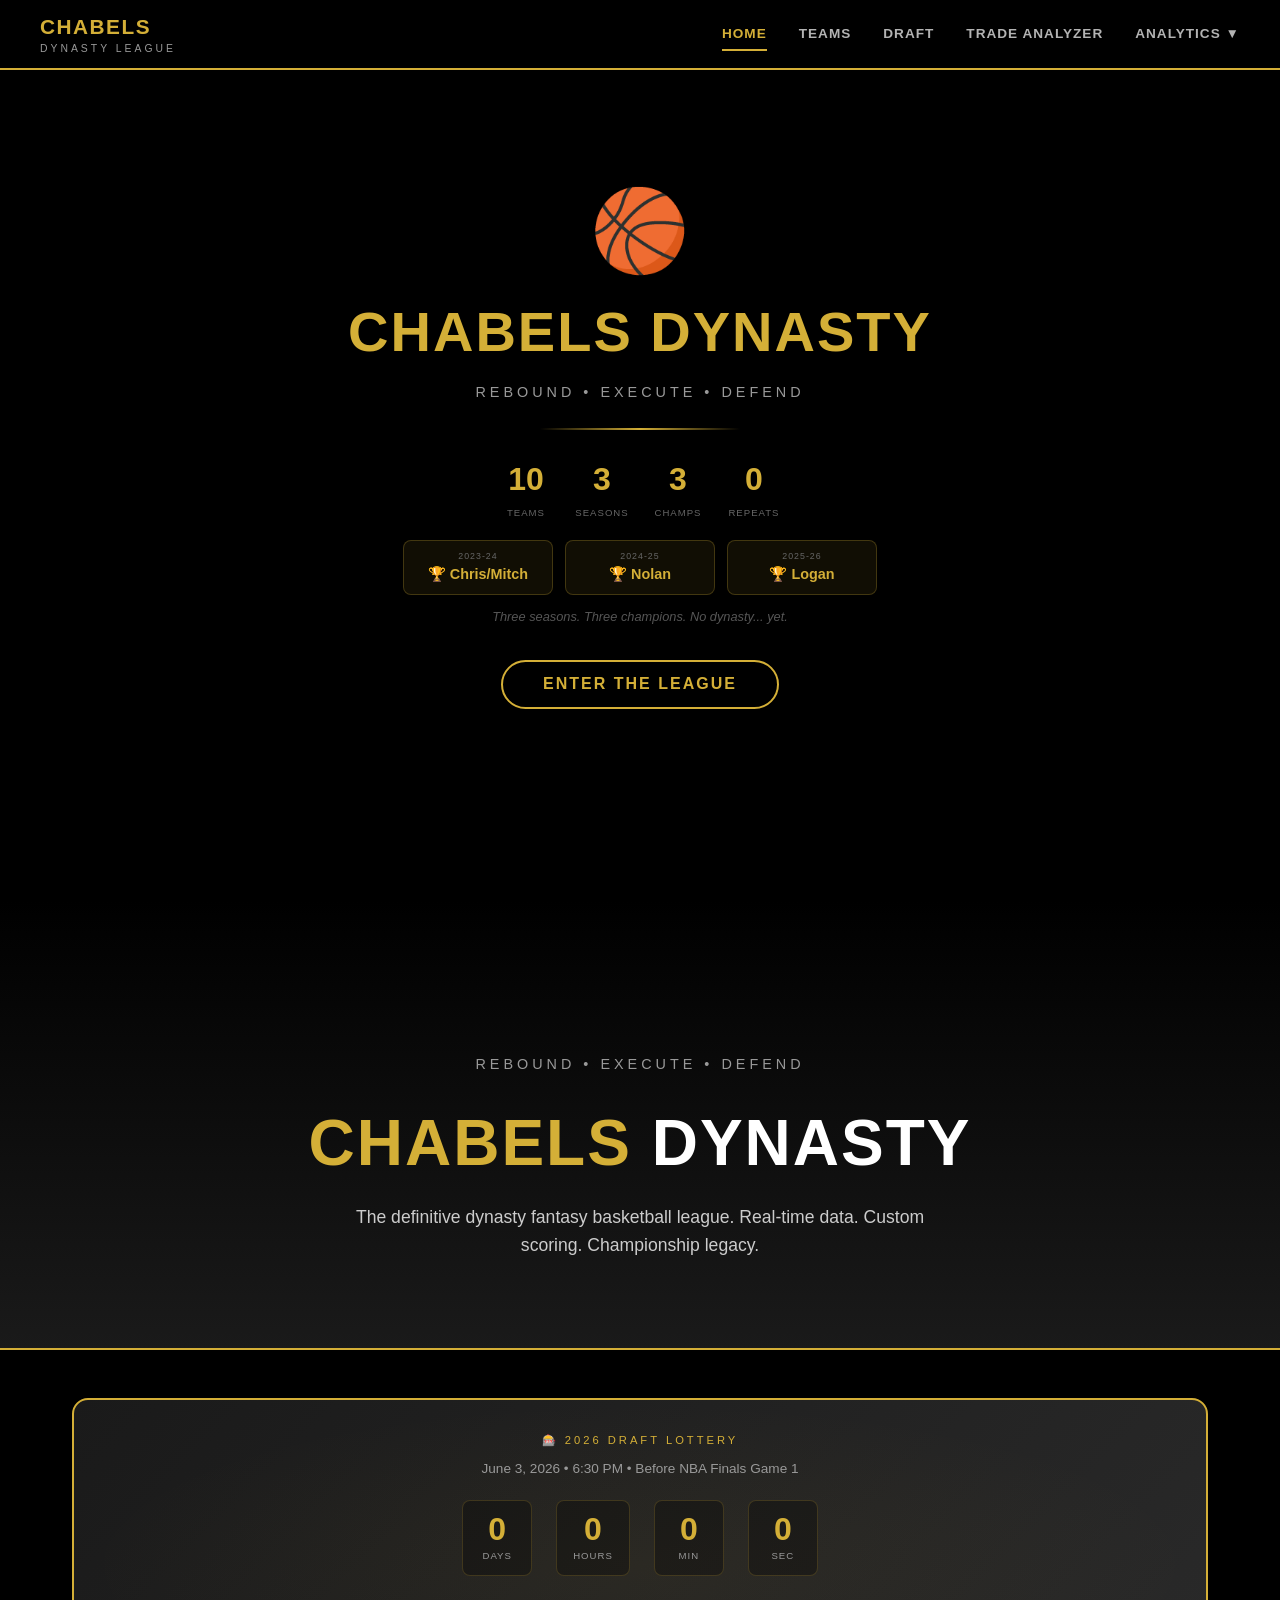
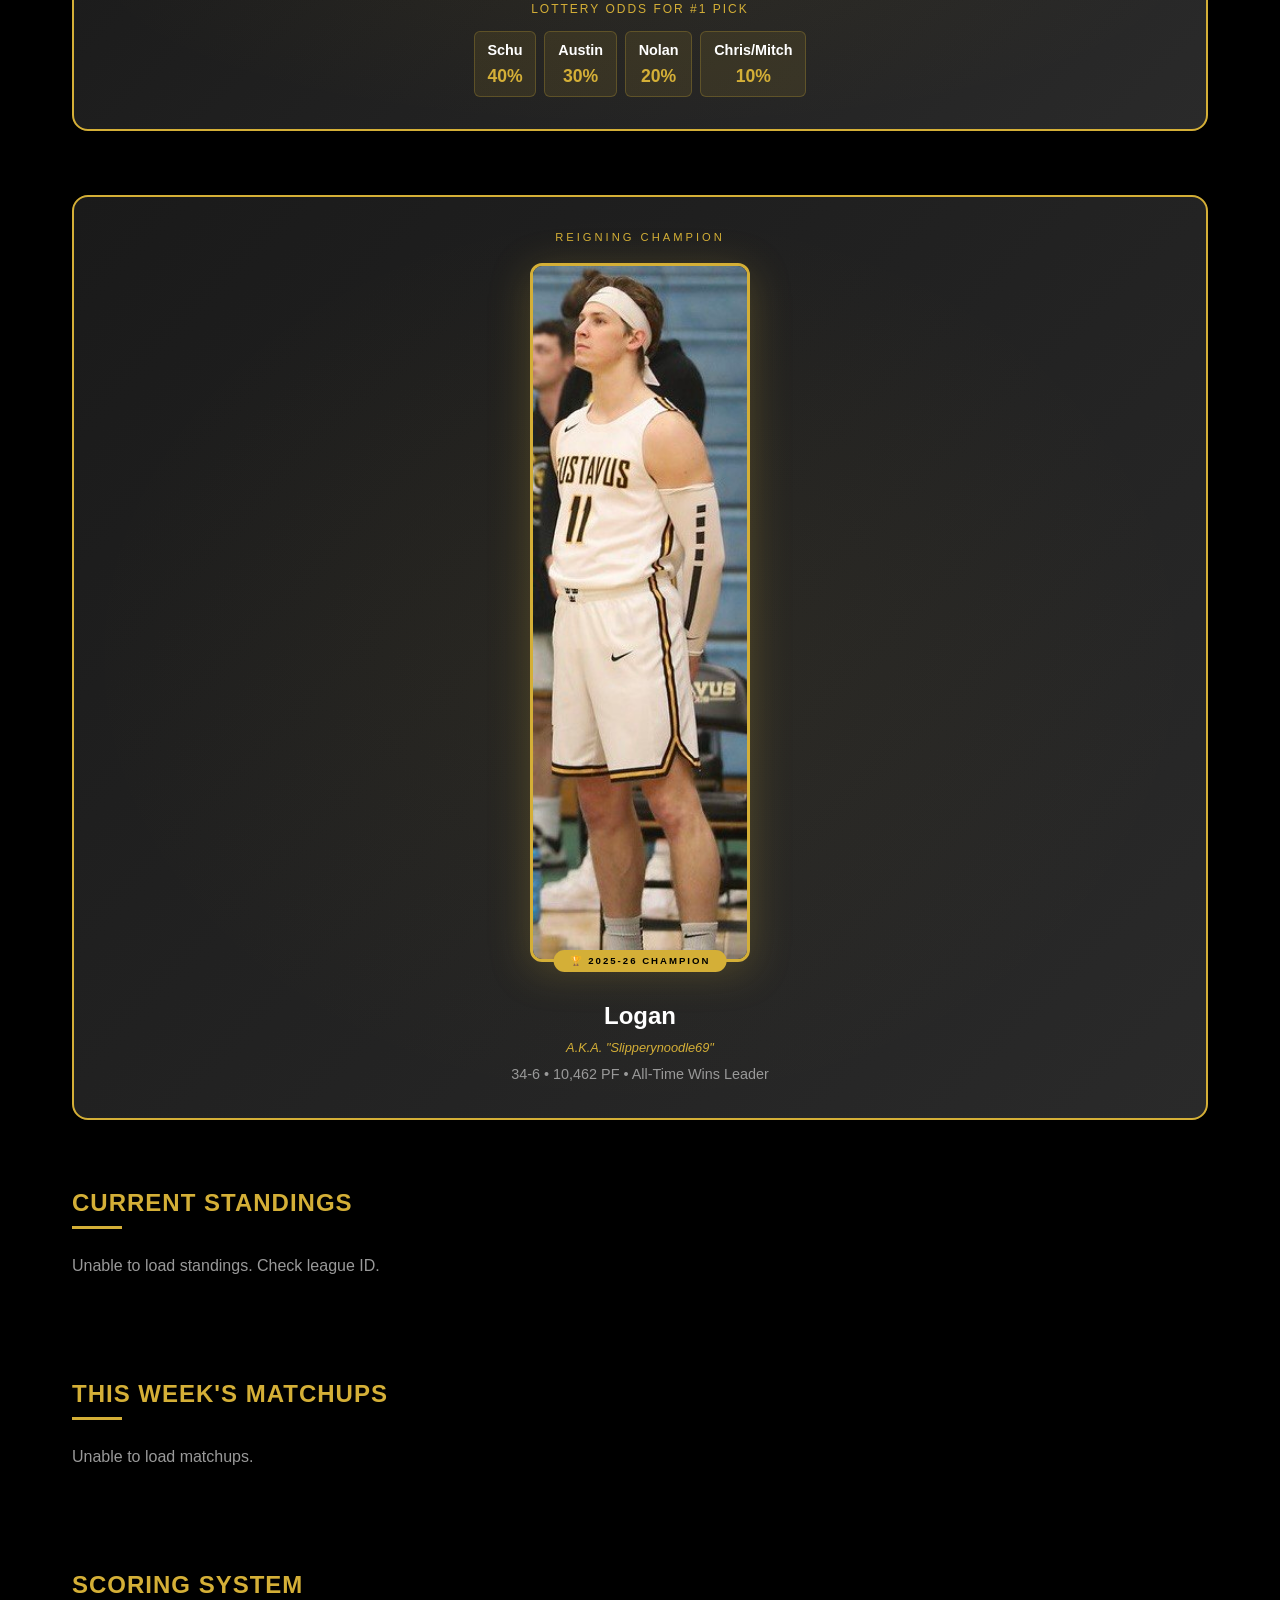
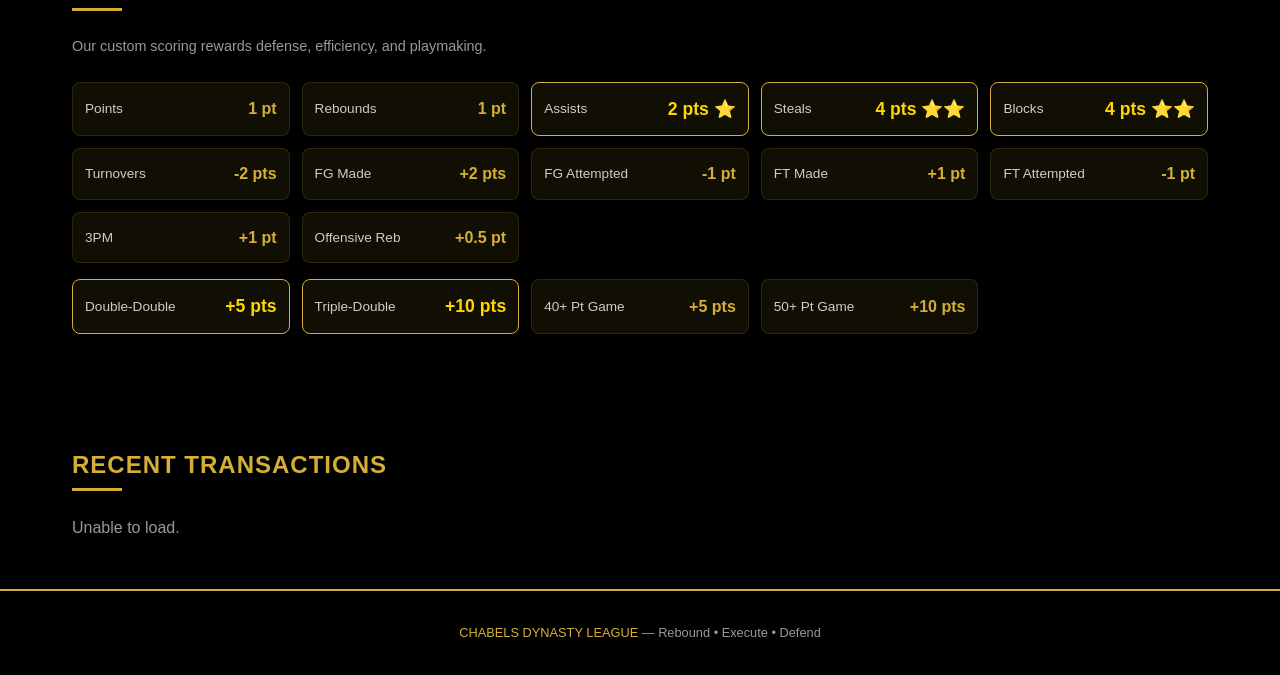
==== index.html @ 79a52d58 "Add Draft Lottery countdown + odds (June 3, 6:30 PM)" ====
<!DOCTYPE html>
<html lang="en">
<head>
  <meta charset="UTF-8">
  <meta name="viewport" content="width=device-width, initial-scale=1.0">
  <title>Chabels Dynasty League</title>
  <link rel="stylesheet" href="css/style.css">
</head>
<body>

  <!-- Navigation -->
  <nav class="nav">
  <div class="nav-inner">
    <a href="index.html" class="nav-logo">CHABELS<span class="sub">Dynasty League</span></a>
    <div class="nav-toggle"><span></span><span></span><span></span></div>
    <div class="nav-links">
      <a href="index.html">Home</a>
      <a href="teams.html">Teams</a>
      <a href="draft.html">Draft</a>
      <a href="analytics.html#analyzer">Trade Analyzer</a>
      <div class="nav-dropdown">
        <span class="nav-dropdown-toggle">Analytics &#9660;</span>
        <div class="nav-dropdown-menu">
          <a href="rankings.html">Power Rankings</a>
          <a href="trades.html">Trade History</a>
          <a href="analytics.html#contribution">Player Contribution</a>
          <a href="analytics.html#age">Roster Age</a>
          <a href="awards.html">Awards</a>
          <a href="history.html">History</a>
        </div>
      </div>
    </div>
  </div>
</nav>

  <!-- Hero -->
  <section class="hero">
    <div class="hero-motto">Rebound &bull; Execute &bull; Defend</div>
    <h1><span class="gold">CHABELS</span> DYNASTY</h1>
    <p class="hero-subtitle">The definitive dynasty fantasy basketball league. Real-time data. Custom scoring. Championship legacy.</p>
  </section>

  <!-- Draft Lottery Countdown -->
  <section class="section" style="padding-bottom:1rem;">
    <div style="background:linear-gradient(135deg,var(--dark),var(--dark-mid));border:2px solid var(--gold);border-radius:16px;padding:2rem;text-align:center;position:relative;overflow:hidden;">
      <div style="position:absolute;top:0;left:0;right:0;bottom:0;background:radial-gradient(ellipse at center,rgba(212,175,55,0.05) 0%,transparent 70%);"></div>
      <div style="position:relative;z-index:1;">
        <div style="font-size:0.7rem;color:var(--gold);letter-spacing:3px;text-transform:uppercase;margin-bottom:0.5rem;">🎰 2026 Draft Lottery</div>
        <div style="font-size:0.85rem;color:var(--gray-text);margin-bottom:1.25rem;">June 3, 2026 &bull; 6:30 PM &bull; Before NBA Finals Game 1</div>
        
        <div id="lottery-countdown" style="display:flex;gap:clamp(0.5rem,2vw,1.5rem);justify-content:center;flex-wrap:wrap;margin-bottom:1.5rem;">
          <div style="background:rgba(0,0,0,0.3);border:1px solid rgba(212,175,55,0.2);border-radius:8px;padding:0.75rem 1rem;min-width:70px;">
            <div id="lot-days" style="font-size:clamp(1.5rem,4vw,2rem);font-weight:700;color:var(--gold);line-height:1;">--</div>
            <div style="font-size:0.6rem;text-transform:uppercase;letter-spacing:1px;color:var(--gray-text);margin-top:0.2rem;">Days</div>
          </div>
          <div style="background:rgba(0,0,0,0.3);border:1px solid rgba(212,175,55,0.2);border-radius:8px;padding:0.75rem 1rem;min-width:70px;">
            <div id="lot-hours" style="font-size:clamp(1.5rem,4vw,2rem);font-weight:700;color:var(--gold);line-height:1;">--</div>
            <div style="font-size:0.6rem;text-transform:uppercase;letter-spacing:1px;color:var(--gray-text);margin-top:0.2rem;">Hours</div>
          </div>
          <div style="background:rgba(0,0,0,0.3);border:1px solid rgba(212,175,55,0.2);border-radius:8px;padding:0.75rem 1rem;min-width:70px;">
            <div id="lot-min" style="font-size:clamp(1.5rem,4vw,2rem);font-weight:700;color:var(--gold);line-height:1;">--</div>
            <div style="font-size:0.6rem;text-transform:uppercase;letter-spacing:1px;color:var(--gray-text);margin-top:0.2rem;">Min</div>
          </div>
          <div style="background:rgba(0,0,0,0.3);border:1px solid rgba(212,175,55,0.2);border-radius:8px;padding:0.75rem 1rem;min-width:70px;">
            <div id="lot-sec" style="font-size:clamp(1.5rem,4vw,2rem);font-weight:700;color:var(--gold);line-height:1;">--</div>
            <div style="font-size:0.6rem;text-transform:uppercase;letter-spacing:1px;color:var(--gray-text);margin-top:0.2rem;">Sec</div>
          </div>
        </div>
        
        <div style="font-size:0.75rem;color:var(--gold);letter-spacing:2px;text-transform:uppercase;margin-bottom:0.75rem;">Lottery Odds for #1 Pick</div>
        <div style="display:flex;justify-content:center;gap:0.5rem;flex-wrap:wrap;">
          <div style="background:rgba(212,175,55,0.1);border:1px solid rgba(212,175,55,0.25);border-radius:6px;padding:0.4rem 0.8rem;text-align:center;">
            <div style="color:var(--white);font-weight:700;font-size:0.9rem;">Schu</div>
            <div style="color:var(--gold);font-weight:700;font-size:1.1rem;">40%</div>
          </div>
          <div style="background:rgba(212,175,55,0.1);border:1px solid rgba(212,175,55,0.25);border-radius:6px;padding:0.4rem 0.8rem;text-align:center;">
            <div style="color:var(--white);font-weight:700;font-size:0.9rem;">Austin</div>
            <div style="color:var(--gold);font-weight:700;font-size:1.1rem;">30%</div>
          </div>
          <div style="background:rgba(212,175,55,0.1);border:1px solid rgba(212,175,55,0.25);border-radius:6px;padding:0.4rem 0.8rem;text-align:center;">
            <div style="color:var(--white);font-weight:700;font-size:0.9rem;">Nolan</div>
            <div style="color:var(--gold);font-weight:700;font-size:1.1rem;">20%</div>
          </div>
          <div style="background:rgba(212,175,55,0.1);border:1px solid rgba(212,175,55,0.25);border-radius:6px;padding:0.4rem 0.8rem;text-align:center;">
            <div style="color:var(--white);font-weight:700;font-size:0.9rem;">Chris/Mitch</div>
            <div style="color:var(--gold);font-weight:700;font-size:1.1rem;">10%</div>
          </div>
        </div>
      </div>
    </div>
  </section>

  <!-- Reigning Champion -->
  <section class="section" style="padding-bottom:1rem;">
    <div style="background:linear-gradient(135deg,var(--dark),var(--dark-mid));border:2px solid var(--gold);border-radius:16px;padding:2rem;text-align:center;position:relative;overflow:hidden;">
      <div style="position:absolute;top:0;left:0;right:0;bottom:0;background:radial-gradient(ellipse at center,rgba(212,175,55,0.05) 0%,transparent 70%);"></div>
      <div style="position:relative;z-index:1;">
        <div style="font-size:0.7rem;color:var(--gold);letter-spacing:3px;text-transform:uppercase;margin-bottom:1rem;">Reigning Champion</div>
        <div style="position:relative;display:inline-block;margin-bottom:1rem;">
          <img src="img/logan-champ.jpg" alt="Logan — Reigning Champion" style="width:clamp(150px,35vw,220px);border-radius:12px;border:3px solid var(--gold);box-shadow:0 8px 40px rgba(212,175,55,0.25);">
          <div style="position:absolute;bottom:-10px;left:50%;transform:translateX(-50%);background:var(--gold);color:var(--black);padding:0.2rem 1rem;border-radius:50px;font-size:0.6rem;font-weight:700;letter-spacing:2px;text-transform:uppercase;white-space:nowrap;">🏆 2025-26 Champion</div>
        </div>
        <div style="margin-top:0.75rem;">
          <div style="font-size:1.5rem;font-weight:700;color:var(--white);">Logan</div>
          <div style="color:var(--gold);font-size:0.8rem;font-style:italic;margin-top:0.15rem;">A.K.A. "Slipperynoodle69"</div>
          <div style="color:var(--gray-text);font-size:0.9rem;margin-top:0.25rem;">34-6 &bull; 10,462 PF &bull; All-Time Wins Leader</div>
        </div>
      </div>
    </div>
  </section>

  <!-- Standings -->
  <section class="section">
    <h2 class="section-title">Current Standings</h2>
    <div class="gold-line"></div>
    <div id="standings"><div class="loading">Loading standings</div></div>
  </section>

  <!-- Matchups -->
  <section class="section">
    <h2 class="section-title">This Week's Matchups</h2>
    <div class="gold-line"></div>
    <div id="matchups"><div class="loading">Loading matchups</div></div>
  </section>

  <!-- Scoring System -->
  <section class="section">
    <h2 class="section-title">Scoring System</h2>
    <div class="gold-line"></div>
    <p class="section-sub">Our custom scoring rewards defense, efficiency, and playmaking.</p>

    <div class="scoring-grid">
      <div class="scoring-item"><span class="label">Points</span><span class="value">1 pt</span></div>
      <div class="scoring-item"><span class="label">Rebounds</span><span class="value">1 pt</span></div>
      <div class="scoring-item elite"><span class="label">Assists</span><span class="value">2 pts ⭐</span></div>
      <div class="scoring-item elite"><span class="label">Steals</span><span class="value">4 pts ⭐⭐</span></div>
      <div class="scoring-item elite"><span class="label">Blocks</span><span class="value">4 pts ⭐⭐</span></div>
      <div class="scoring-item"><span class="label">Turnovers</span><span class="value">-2 pts</span></div>
      <div class="scoring-item"><span class="label">FG Made</span><span class="value">+2 pts</span></div>
      <div class="scoring-item"><span class="label">FG Attempted</span><span class="value">-1 pt</span></div>
      <div class="scoring-item"><span class="label">FT Made</span><span class="value">+1 pt</span></div>
      <div class="scoring-item"><span class="label">FT Attempted</span><span class="value">-1 pt</span></div>
      <div class="scoring-item"><span class="label">3PM</span><span class="value">+1 pt</span></div>
      <div class="scoring-item"><span class="label">Offensive Reb</span><span class="value">+0.5 pt</span></div>
    </div>

    <div style="margin-top:1rem;">
      <div class="scoring-grid">
        <div class="scoring-item elite"><span class="label">Double-Double</span><span class="value">+5 pts</span></div>
        <div class="scoring-item elite"><span class="label">Triple-Double</span><span class="value">+10 pts</span></div>
        <div class="scoring-item"><span class="label">40+ Pt Game</span><span class="value">+5 pts</span></div>
        <div class="scoring-item"><span class="label">50+ Pt Game</span><span class="value">+10 pts</span></div>
      </div>
    </div>
  </section>

  <!-- Transactions -->
  <section class="section">
    <h2 class="section-title">Recent Transactions</h2>
    <div class="gold-line"></div>
    <div id="transactions"><div class="loading">Loading transactions</div></div>
  </section>

  <!-- Footer -->
  <footer class="footer">
    <p><span class="gold">CHABELS DYNASTY LEAGUE</span> &mdash; Rebound &bull; Execute &bull; Defend</p>
  </footer>

<script src="js/gate.js?v=1777342529"></script>
<script src="js/sleeper.js"></script>
  <script>
    renderStandings('standings');
    renderMatchups('matchups');
    renderTransactions('transactions');
    
    // Draft Lottery Countdown — June 3, 2026 6:30 PM CT
    var LOTTERY_DATE = new Date('2026-06-03T18:30:00-05:00');
    function updateLottery() {
      var now = new Date();
      var diff = LOTTERY_DATE - now;
      if (diff <= 0) {
        document.getElementById('lot-days').textContent = '0';
        document.getElementById('lot-hours').textContent = '0';
        document.getElementById('lot-min').textContent = '0';
        document.getElementById('lot-sec').textContent = '0';
        return;
      }
      document.getElementById('lot-days').textContent = Math.floor(diff / 86400000);
      document.getElementById('lot-hours').textContent = Math.floor((diff % 86400000) / 3600000);
      document.getElementById('lot-min').textContent = Math.floor((diff % 3600000) / 60000);
      document.getElementById('lot-sec').textContent = Math.floor((diff % 60000) / 1000);
    }
    updateLottery();
    setInterval(updateLottery, 1000);
  </script>
</body>
</html>
---- css/style.css ----
/* ============================================
   CHABELS DYNASTY LEAGUE — Style Sheet
   "Rebound • Execute • Defend"
   ============================================ */

/* ---------- Variables ---------- */
:root {
  --black: #000000;
  --black-soft: #0a0a0a;
  --dark: #1a1a1a;
  --dark-mid: #2a2a2a;
  --dark-light: #333333;
  --gold: #d4af37;
  --gold-bright: #ffd700;
  --gold-light: #f0d060;
  --white: #ffffff;
  --gray-light: #f5f5f5;
  --gray-mid: #e8e8e8;
  --gray-text: #999999;
  --text-body: #cccccc;
  --red: #ff4444;
  --green: #44cc44;
  --shadow: 0 4px 20px rgba(0,0,0,0.3);
  --shadow-lg: 0 8px 40px rgba(0,0,0,0.5);
  --radius: 12px;
  --transition: all 0.3s ease;
}

/* ---------- Reset ---------- */
*, *::before, *::after { box-sizing: border-box; margin: 0; padding: 0; }
html { scroll-behavior: smooth; }

body {
  font-family: 'Helvetica Neue', -apple-system, BlinkMacSystemFont, 'Segoe UI', sans-serif;
  background: var(--black);
  color: var(--white);
  line-height: 1.6;
  -webkit-font-smoothing: antialiased;
}

a { text-decoration: none; color: inherit; }
ul { list-style: none; }
img { max-width: 100%; display: block; }

/* ---------- Navigation ---------- */
.nav {
  position: fixed;
  top: 0; left: 0; right: 0;
  z-index: 1000;
  background: var(--black);
  border-bottom: 2px solid var(--gold);
  padding: 0 2rem;
}

.nav-inner {
  max-width: 1200px;
  margin: 0 auto;
  display: flex;
  align-items: center;
  justify-content: space-between;
  height: 68px;
}

.nav-logo {
  font-size: 1.3rem;
  font-weight: 700;
  color: var(--gold);
  letter-spacing: 1.5px;
  text-transform: uppercase;
}

.nav-logo .sub {
  font-size: 0.65rem;
  display: block;
  color: var(--gray-text);
  letter-spacing: 3px;
  font-weight: 400;
  margin-top: -2px;
}

.nav-links {
  display: flex;
  gap: 2rem;
  align-items: center;
}

.nav-links a {
  color: rgba(255,255,255,0.7);
  font-size: 0.85rem;
  font-weight: 600;
  letter-spacing: 1px;
  text-transform: uppercase;
  transition: var(--transition);
  padding: 0.25rem 0;
  position: relative;
}

.nav-links a::after {
  content: '';
  position: absolute;
  bottom: -2px; left: 0;
  width: 0; height: 2px;
  background: var(--gold);
  transition: var(--transition);
}

.nav-links a:hover, .nav-links a.active {
  color: var(--gold);
}

.nav-links a:hover::after, .nav-links a.active::after {
  width: 100%;
}

.nav-toggle {
  display: none;
  flex-direction: column;
  gap: 5px;
  cursor: pointer;
}

.nav-toggle span {
  width: 26px; height: 2px;
  background: var(--white);
  transition: var(--transition);
}

/* ---------- Dropdown Menu ---------- */
.nav-dropdown {
  position: relative;
  display: flex;
  align-items: center;
}

.nav-dropdown-toggle {
  color: rgba(255,255,255,0.7);
  font-size: 0.85rem;
  font-weight: 600;
  letter-spacing: 1px;
  text-transform: uppercase;
  cursor: pointer;
  padding: 0.25rem 0;
  position: relative;
  transition: var(--transition);
  user-select: none;
  white-space: nowrap;
}

.nav-dropdown-toggle::after {
  content: '';
  position: absolute;
  bottom: -2px; left: 0;
  width: 0; height: 2px;
  background: var(--gold);
  transition: var(--transition);
}

.nav-dropdown:hover .nav-dropdown-toggle,
.nav-dropdown.open .nav-dropdown-toggle,
.nav-dropdown-toggle.active {
  color: var(--gold);
}

.nav-dropdown:hover .nav-dropdown-toggle::after,
.nav-dropdown.open .nav-dropdown-toggle::after,
.nav-dropdown-toggle.active::after {
  width: 100%;
}

.nav-dropdown-menu {
  display: none;
  position: absolute;
  top: calc(100% + 10px);
  right: 0;
  background: var(--black);
  border: 1px solid var(--gold);
  border-radius: 8px;
  padding: 0.5rem 0;
  min-width: 200px;
  box-shadow: 0 8px 24px rgba(0,0,0,0.5);
  z-index: 1001;
  animation: dropdownFade 0.15s ease;
}

@keyframes dropdownFade {
  from { opacity: 0; transform: translateY(-6px); }
  to   { opacity: 1; transform: translateY(0); }
}

.nav-dropdown:hover .nav-dropdown-menu,
.nav-dropdown.open .nav-dropdown-menu {
  display: block;
}

.nav-dropdown-menu a {
  display: block;
  padding: 0.6rem 1.25rem;
  color: rgba(255,255,255,0.75);
  font-size: 0.8rem;
  font-weight: 600;
  letter-spacing: 0.5px;
  text-transform: uppercase;
  transition: var(--transition);
  white-space: nowrap;
}

.nav-dropdown-menu a:hover,
.nav-dropdown-menu a.active {
  color: var(--gold);
  background: rgba(255,255,255,0.04);
}

.nav-dropdown-menu a::after { display: none; }

/* ---------- Hero / Page Header ---------- */
.hero {
  min-height: 50vh;
  display: flex;
  flex-direction: column;
  align-items: center;
  justify-content: center;
  text-align: center;
  background: linear-gradient(180deg, var(--black) 0%, var(--dark) 100%);
  padding: 8rem 2rem 4rem;
  border-bottom: 2px solid var(--gold);
}

.hero h1 {
  font-size: clamp(2.5rem, 5vw, 4rem);
  font-weight: 700;
  letter-spacing: 2px;
  margin-bottom: 0.5rem;
}

.hero h1 .gold { color: var(--gold); }

.hero-motto {
  color: var(--gray-text);
  font-size: 0.9rem;
  letter-spacing: 4px;
  text-transform: uppercase;
  margin-bottom: 1rem;
}

.hero-subtitle {
  color: var(--text-body);
  font-size: 1.1rem;
  font-weight: 300;
  max-width: 600px;
}

.page-header {
  background: linear-gradient(180deg, var(--black), var(--dark));
  padding: 8rem 2rem 3rem;
  text-align: center;
  border-bottom: 2px solid var(--gold);
}

.page-header h1 {
  font-size: clamp(2rem, 4vw, 3rem);
  font-weight: 700;
  letter-spacing: 2px;
  margin-bottom: 0.5rem;
}

.page-header h1 .gold { color: var(--gold); }

.page-header p {
  color: var(--gray-text);
  font-size: 1rem;
}

/* ---------- Section ---------- */
.section {
  max-width: 1200px;
  margin: 0 auto;
  padding: 3rem 2rem;
}

.section-title {
  font-size: 1.5rem;
  font-weight: 700;
  letter-spacing: 1px;
  color: var(--gold);
  margin-bottom: 0.25rem;
  text-transform: uppercase;
}

.section-sub {
  color: var(--gray-text);
  font-size: 0.9rem;
  margin-bottom: 1.5rem;
}

.gold-line {
  width: 50px; height: 3px;
  background: var(--gold);
  margin-bottom: 1.5rem;
}

/* ---------- Tables ---------- */
.data-table {
  width: 100%;
  border-collapse: collapse;
  background: var(--dark);
  border-radius: var(--radius);
  overflow: hidden;
  box-shadow: var(--shadow);
}

.data-table thead { background: var(--black); }

.data-table th {
  padding: 1rem 1.25rem;
  text-align: left;
  font-size: 0.75rem;
  text-transform: uppercase;
  letter-spacing: 1.5px;
  color: var(--gold);
  font-weight: 600;
  border-bottom: 2px solid var(--gold);
}

.data-table td {
  padding: 0.85rem 1.25rem;
  font-size: 0.95rem;
  border-bottom: 1px solid rgba(255,255,255,0.05);
  color: var(--text-body);
}

.data-table tbody tr {
  transition: var(--transition);
}

.data-table tbody tr:hover {
  background: rgba(212,175,55,0.05);
}

.data-table tbody tr:nth-child(even) {
  background: rgba(255,255,255,0.02);
}

.rank-num {
  color: var(--gold);
  font-weight: 700;
  font-size: 1.1rem;
}

/* ---------- Cards ---------- */
.card-grid {
  display: grid;
  grid-template-columns: repeat(auto-fill, minmax(340px, 1fr));
  gap: 1.25rem;
}

.card {
  background: var(--dark);
  border: 1px solid rgba(212,175,55,0.15);
  border-radius: var(--radius);
  padding: 1.5rem;
  transition: var(--transition);
}

.card:hover {
  transform: translateY(-3px);
  border-color: var(--gold);
  box-shadow: var(--shadow-lg);
}

/* ---------- Matchup Cards ---------- */
.matchup-card {
  background: linear-gradient(135deg, var(--dark) 0%, var(--dark-mid) 100%);
  border: 1px solid rgba(212,175,55,0.2);
  border-radius: var(--radius);
  padding: 1.5rem 2rem;
  display: flex;
  align-items: center;
  justify-content: space-between;
  gap: 1rem;
  transition: var(--transition);
}

.matchup-card:hover {
  border-color: var(--gold);
}

.matchup-team {
  flex: 1;
  font-weight: 600;
  font-size: 1rem;
}

.matchup-team.right { text-align: right; }

.matchup-vs {
  color: var(--gold);
  font-weight: 700;
  font-size: 1.2rem;
  flex-shrink: 0;
}

.matchup-score {
  font-size: 0.85rem;
  color: var(--gray-text);
  margin-top: 0.25rem;
}

/* ---------- Power Ranking Cards ---------- */
.pr-card {
  background: linear-gradient(135deg, var(--dark), var(--dark-mid));
  border: 1px solid rgba(212,175,55,0.15);
  border-radius: var(--radius);
  padding: 2rem;
  display: flex;
  align-items: center;
  gap: 1.5rem;
  transition: var(--transition);
  margin-bottom: 1rem;
}

.pr-card:hover {
  border-color: var(--gold);
  transform: translateX(4px);
  box-shadow: var(--shadow-lg);
}

.pr-rank {
  font-size: 2.5rem;
  font-weight: 700;
  color: var(--gold);
  min-width: 60px;
  text-align: center;
}

.pr-info h3 {
  font-size: 1.2rem;
  font-weight: 700;
  margin-bottom: 0.25rem;
}

.pr-info p {
  color: var(--gray-text);
  font-size: 0.9rem;
}

/* ---------- Draft Prospect Cards ---------- */
.draft-round-title {
  font-size: 1.3rem;
  font-weight: 700;
  color: var(--gold);
  letter-spacing: 1px;
  text-transform: uppercase;
  margin: 2.5rem 0 1rem;
  padding-bottom: 0.5rem;
  border-bottom: 2px solid rgba(212,175,55,0.3);
}

.prospect-card {
  background: var(--dark);
  border: 1px solid rgba(212,175,55,0.12);
  border-radius: var(--radius);
  padding: 1.75rem;
  margin-bottom: 1rem;
  transition: var(--transition);
}

.prospect-card:hover {
  border-color: var(--gold);
  box-shadow: var(--shadow);
}

.prospect-header {
  display: flex;
  align-items: center;
  gap: 1rem;
  margin-bottom: 1rem;
}

.prospect-pick {
  background: var(--gold);
  color: var(--black);
  font-weight: 700;
  font-size: 1rem;
  width: 44px; height: 44px;
  border-radius: 50%;
  display: flex;
  align-items: center;
  justify-content: center;
  flex-shrink: 0;
}

.prospect-name {
  font-size: 1.2rem;
  font-weight: 700;
}

.prospect-meta {
  color: var(--gray-text);
  font-size: 0.85rem;
}

.prospect-grade {
  margin-left: auto;
  background: rgba(212,175,55,0.15);
  color: var(--gold);
  padding: 0.3rem 0.8rem;
  border-radius: 6px;
  font-weight: 700;
  font-size: 0.9rem;
}

.prospect-stats {
  display: flex;
  gap: 1.5rem;
  flex-wrap: wrap;
  margin: 1rem 0;
  padding: 1rem;
  background: rgba(0,0,0,0.3);
  border-radius: 8px;
}

.stat-item {
  text-align: center;
}

.stat-value {
  font-size: 1.1rem;
  font-weight: 700;
  color: var(--gold-bright);
  display: block;
}

.stat-label {
  font-size: 0.7rem;
  color: var(--gray-text);
  text-transform: uppercase;
  letter-spacing: 1px;
}

.prospect-analysis {
  color: var(--text-body);
  font-size: 0.9rem;
  line-height: 1.7;
}

.sleeper-tag {
  display: inline-block;
  background: var(--gold);
  color: var(--black);
  font-size: 0.7rem;
  font-weight: 700;
  padding: 0.2rem 0.6rem;
  border-radius: 4px;
  letter-spacing: 1px;
  text-transform: uppercase;
  margin-left: 0.5rem;
}

/* ---------- Transaction List ---------- */
.tx-list { margin-top: 1rem; }

.tx-item {
  display: flex;
  align-items: center;
  gap: 1rem;
  padding: 0.75rem 0;
  border-bottom: 1px solid rgba(255,255,255,0.05);
}

.tx-type {
  font-size: 0.7rem;
  font-weight: 700;
  text-transform: uppercase;
  letter-spacing: 1px;
  padding: 0.25rem 0.6rem;
  border-radius: 4px;
  min-width: 70px;
  text-align: center;
}

.tx-type.trade { background: var(--gold); color: var(--black); }
.tx-type.waiver { background: rgba(68,204,68,0.2); color: var(--green); }
.tx-type.fa { background: rgba(100,100,255,0.2); color: #8888ff; }

.tx-text { color: var(--text-body); font-size: 0.9rem; flex: 1; }
.tx-date { color: var(--gray-text); font-size: 0.8rem; }

/* ---------- History Timeline ---------- */
.timeline {
  position: relative;
  padding-left: 3rem;
  margin-top: 2rem;
}

.timeline::before {
  content: '';
  position: absolute;
  left: 12px; top: 0; bottom: 0;
  width: 2px;
  background: var(--gold);
}

.timeline-item {
  position: relative;
  margin-bottom: 2.5rem;
}

.timeline-dot {
  position: absolute;
  left: -3rem; top: 0.25rem;
  width: 26px; height: 26px;
  background: var(--black);
  border: 3px solid var(--gold);
  border-radius: 50%;
  z-index: 1;
}

.timeline-year {
  font-size: 1.5rem;
  font-weight: 700;
  color: var(--gold);
  margin-bottom: 0.3rem;
}

.timeline-text {
  color: var(--text-body);
  line-height: 1.7;
}

.timeline-text strong { color: var(--white); }

/* ---------- Info Block ---------- */
.info-block {
  background: var(--dark);
  border-radius: var(--radius);
  padding: 1.5rem;
  border-left: 4px solid var(--gold);
  margin-bottom: 1rem;
}

.info-block h3 {
  color: var(--gold);
  font-size: 1rem;
  margin-bottom: 0.4rem;
}

.info-block p {
  color: var(--text-body);
  font-size: 0.9rem;
  line-height: 1.7;
}

/* ---------- Scoring Highlight ---------- */
.scoring-grid {
  display: grid;
  grid-template-columns: repeat(auto-fill, minmax(180px, 1fr));
  gap: 0.75rem;
  margin: 1rem 0;
}

.scoring-item {
  background: rgba(212,175,55,0.08);
  border: 1px solid rgba(212,175,55,0.15);
  border-radius: 8px;
  padding: 0.75rem;
  display: flex;
  justify-content: space-between;
  align-items: center;
}

.scoring-item .label { color: var(--text-body); font-size: 0.85rem; }
.scoring-item .value { color: var(--gold); font-weight: 700; }
.scoring-item.elite { border-color: var(--gold); }
.scoring-item.elite .value { color: var(--gold-bright); font-size: 1.1rem; }

/* ---------- Loading ---------- */
.loading {
  text-align: center;
  padding: 2rem;
  color: var(--gray-text);
  font-size: 0.9rem;
}

.loading::after {
  content: '';
  display: inline-block;
  width: 20px; height: 20px;
  border: 2px solid var(--gold);
  border-top-color: transparent;
  border-radius: 50%;
  animation: spin 0.8s linear infinite;
  margin-left: 0.5rem;
  vertical-align: middle;
}

@keyframes spin { to { transform: rotate(360deg); } }

/* ---------- Footer ---------- */
.footer {
  background: var(--black);
  text-align: center;
  padding: 2rem;
  border-top: 2px solid var(--gold);
  color: var(--gray-text);
  font-size: 0.8rem;
}

.footer .gold { color: var(--gold); }

/* ---------- Responsive ---------- */
@media (max-width: 768px) {
  .nav-links {
    display: none;
    position: absolute;
    top: 68px; left: 0; right: 0;
    background: var(--black);
    flex-direction: column;
    padding: 1.5rem 2rem;
    gap: 1rem;
    border-bottom: 2px solid var(--gold);
  }

  .nav-links.open { display: flex; }
  .nav-toggle { display: flex; }

  /* Dropdown — always expanded inline on mobile */
  .nav-dropdown {
    flex-direction: column;
    align-items: flex-start;
    width: 100%;
  }
  .nav-dropdown-toggle {
    pointer-events: none;
    opacity: 0.5;
    font-size: 0.75rem;
    padding: 0.25rem 0 0.1rem;
    letter-spacing: 1.5px;
  }
  .nav-dropdown-toggle::after { display: none; }
  .nav-dropdown-menu {
    display: block;
    position: static;
    background: transparent;
    border: none;
    border-left: 2px solid var(--gold);
    border-radius: 0;
    padding: 0.25rem 0 0.25rem 1rem;
    box-shadow: none;
    min-width: unset;
    width: 100%;
    animation: none;
  }
  .nav-dropdown-menu a {
    padding: 0.4rem 0;
    font-size: 0.8rem;
  }

  .card-grid { grid-template-columns: 1fr; }

  .matchup-card {
    flex-direction: column;
    text-align: center;
  }

  .matchup-team.right { text-align: center; }

  .pr-card { flex-direction: column; text-align: center; }
  .pr-rank { font-size: 2rem; }

  .prospect-header { flex-wrap: wrap; }
  .prospect-grade { margin-left: 0; margin-top: 0.5rem; }

  .data-table th, .data-table td {
    padding: 0.6rem 0.75rem;
    font-size: 0.8rem;
  }
}
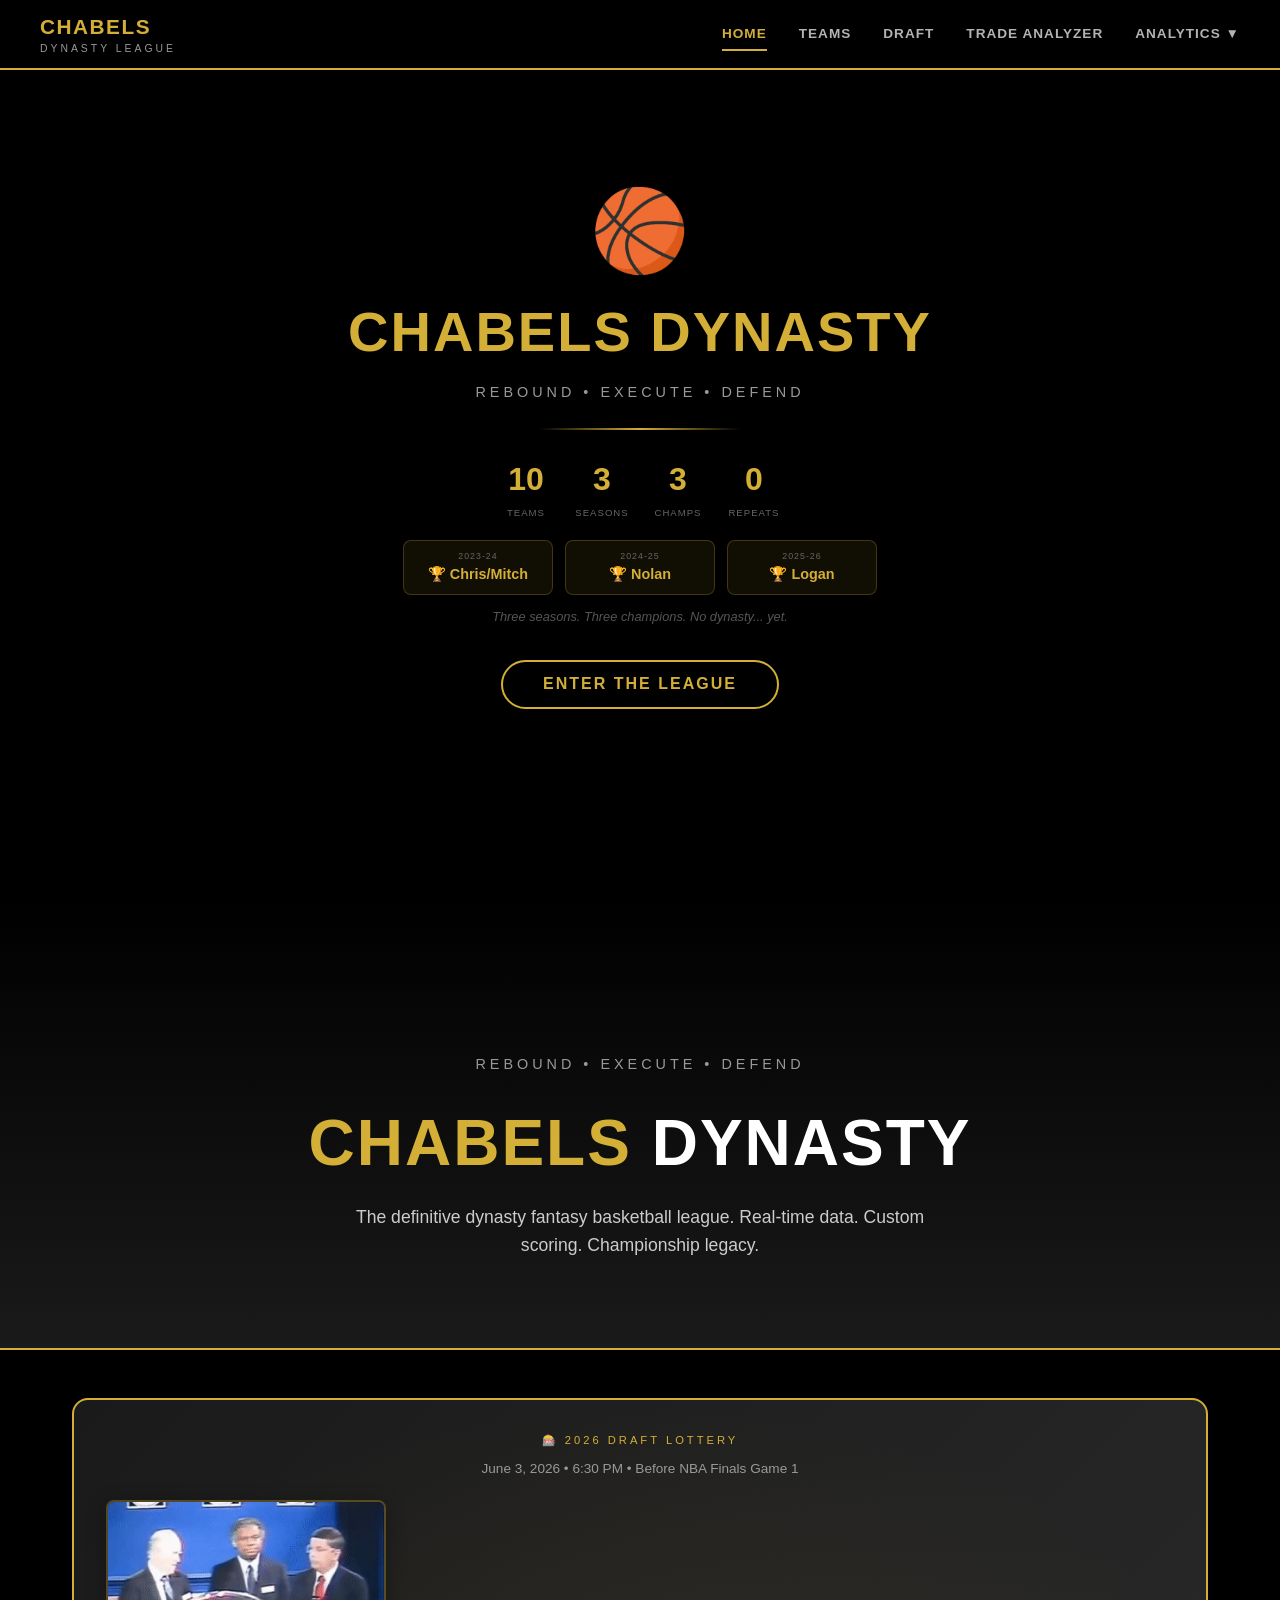
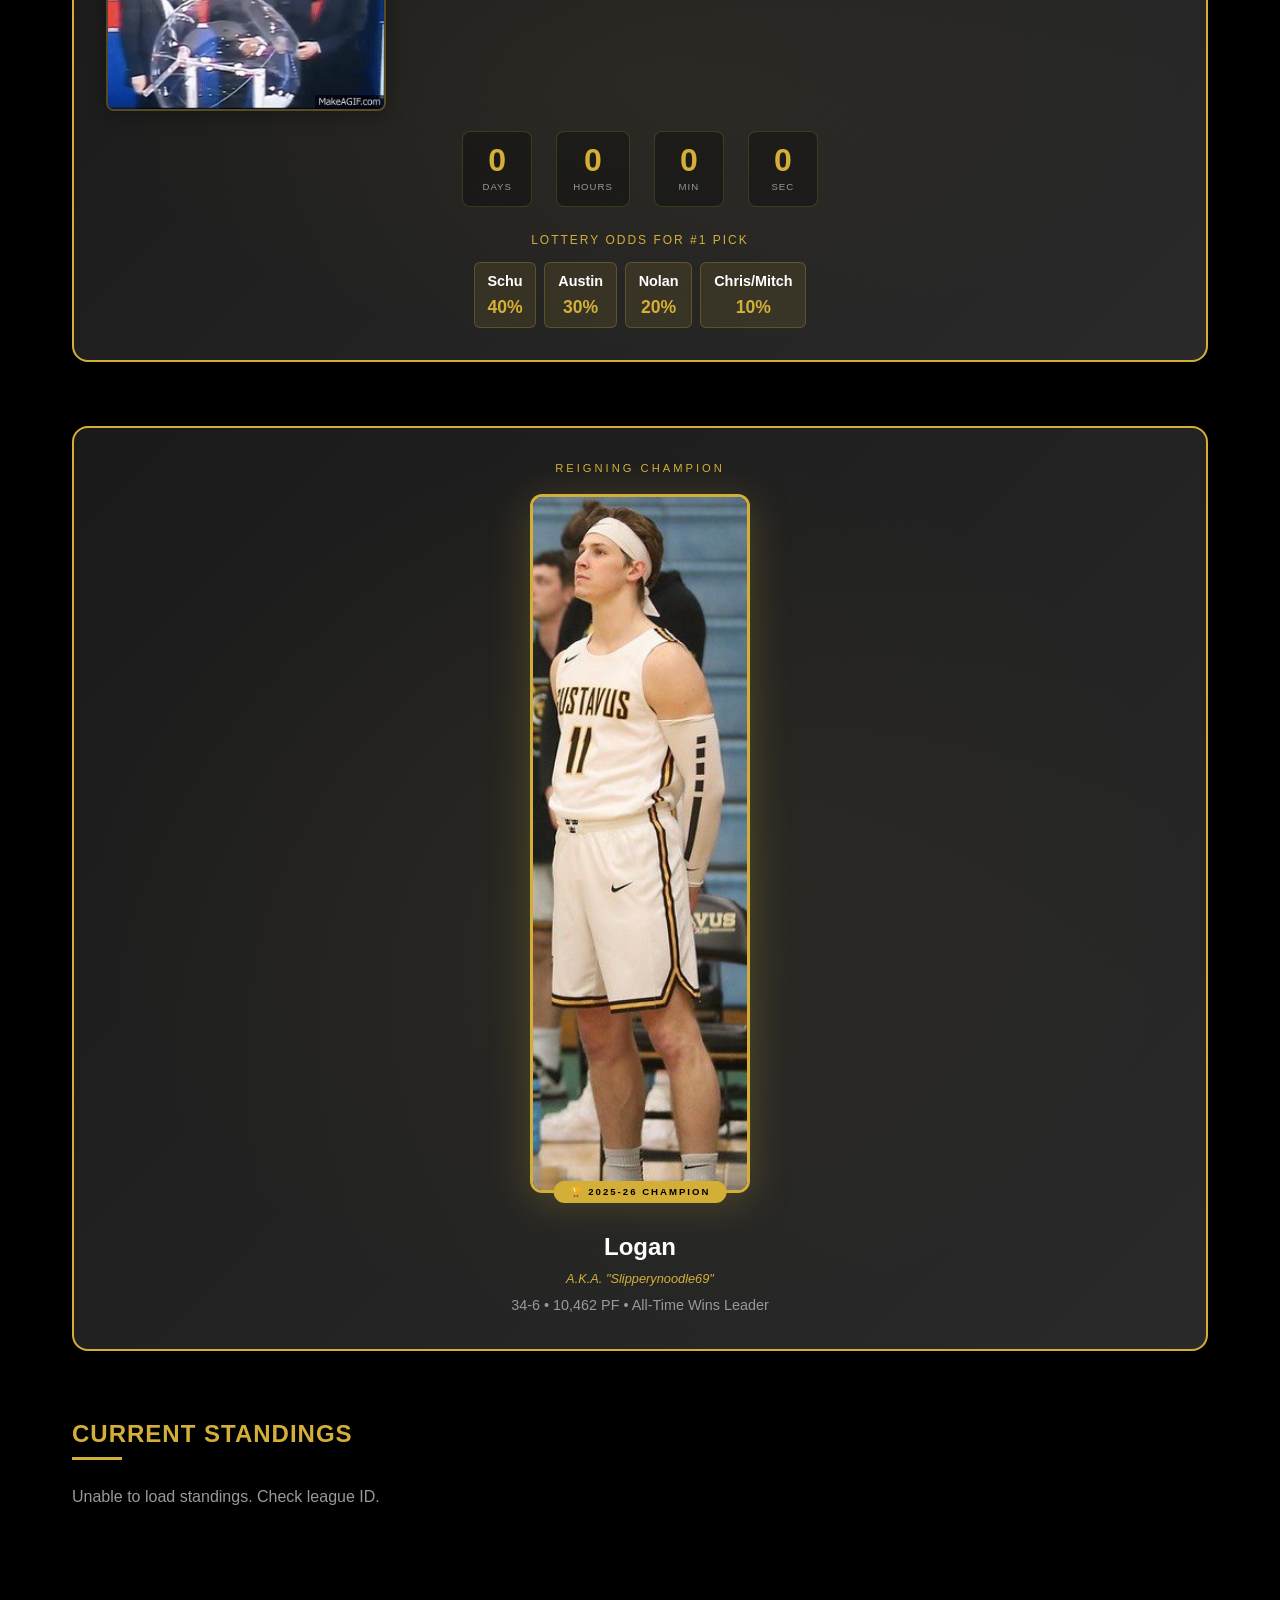
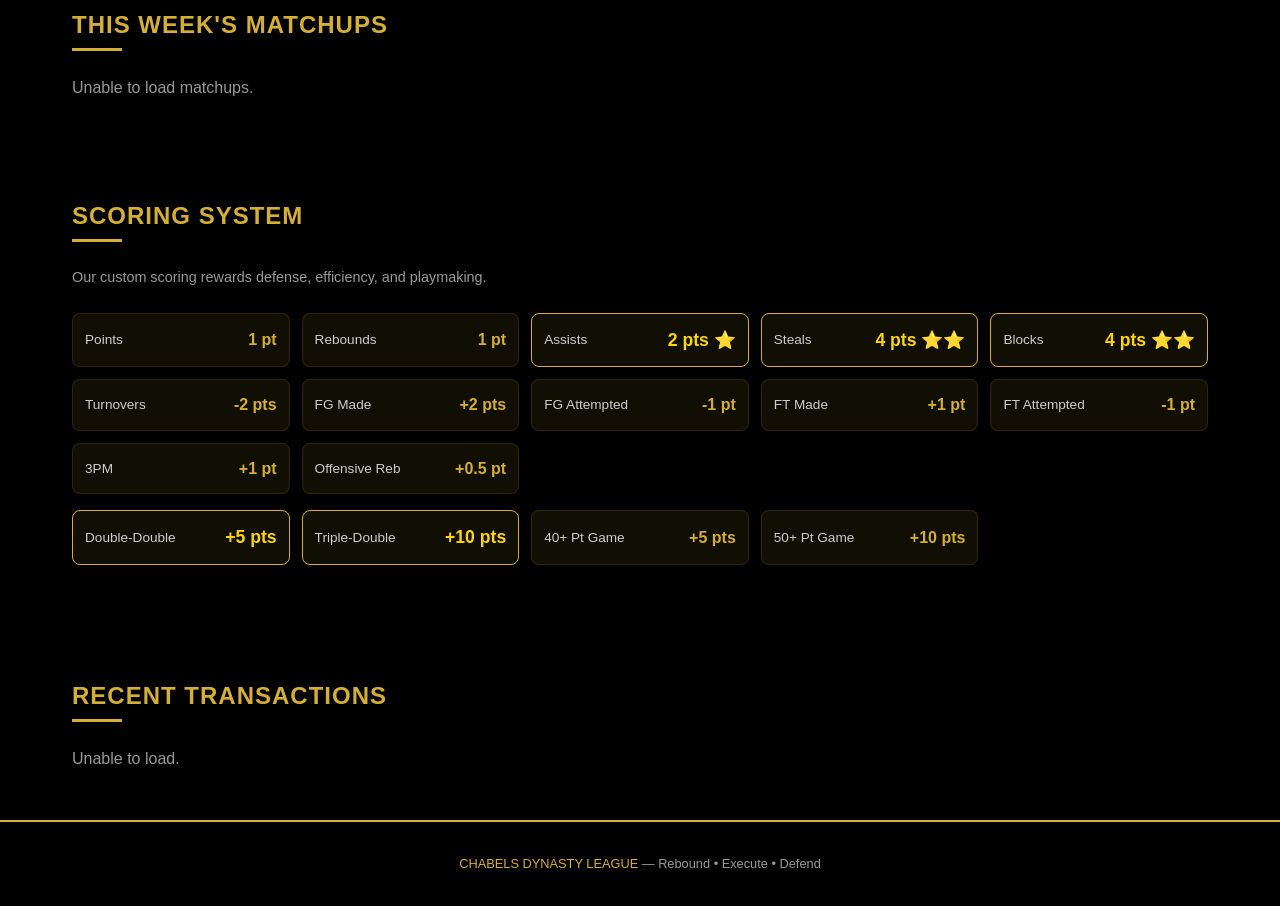
==== commit 96e37672: "Add lottery image to draft countdown" ====
--- a/index.html
+++ b/index.html
@@ -47,6 +47,7 @@
       <div style="position:relative;z-index:1;">
         <div style="font-size:0.7rem;color:var(--gold);letter-spacing:3px;text-transform:uppercase;margin-bottom:0.5rem;">🎰 2026 Draft Lottery</div>
         <div style="font-size:0.85rem;color:var(--gray-text);margin-bottom:1.25rem;">June 3, 2026 &bull; 6:30 PM &bull; Before NBA Finals Game 1</div>
+        <img src="img/lottery.jpg" alt="Draft Lottery" style="max-width:clamp(180px,40vw,280px);border-radius:8px;border:2px solid rgba(212,175,55,0.3);margin-bottom:1.25rem;box-shadow:0 4px 20px rgba(0,0,0,0.3);">
         
         <div id="lottery-countdown" style="display:flex;gap:clamp(0.5rem,2vw,1.5rem);justify-content:center;flex-wrap:wrap;margin-bottom:1.5rem;">
           <div style="background:rgba(0,0,0,0.3);border:1px solid rgba(212,175,55,0.2);border-radius:8px;padding:0.75rem 1rem;min-width:70px;">
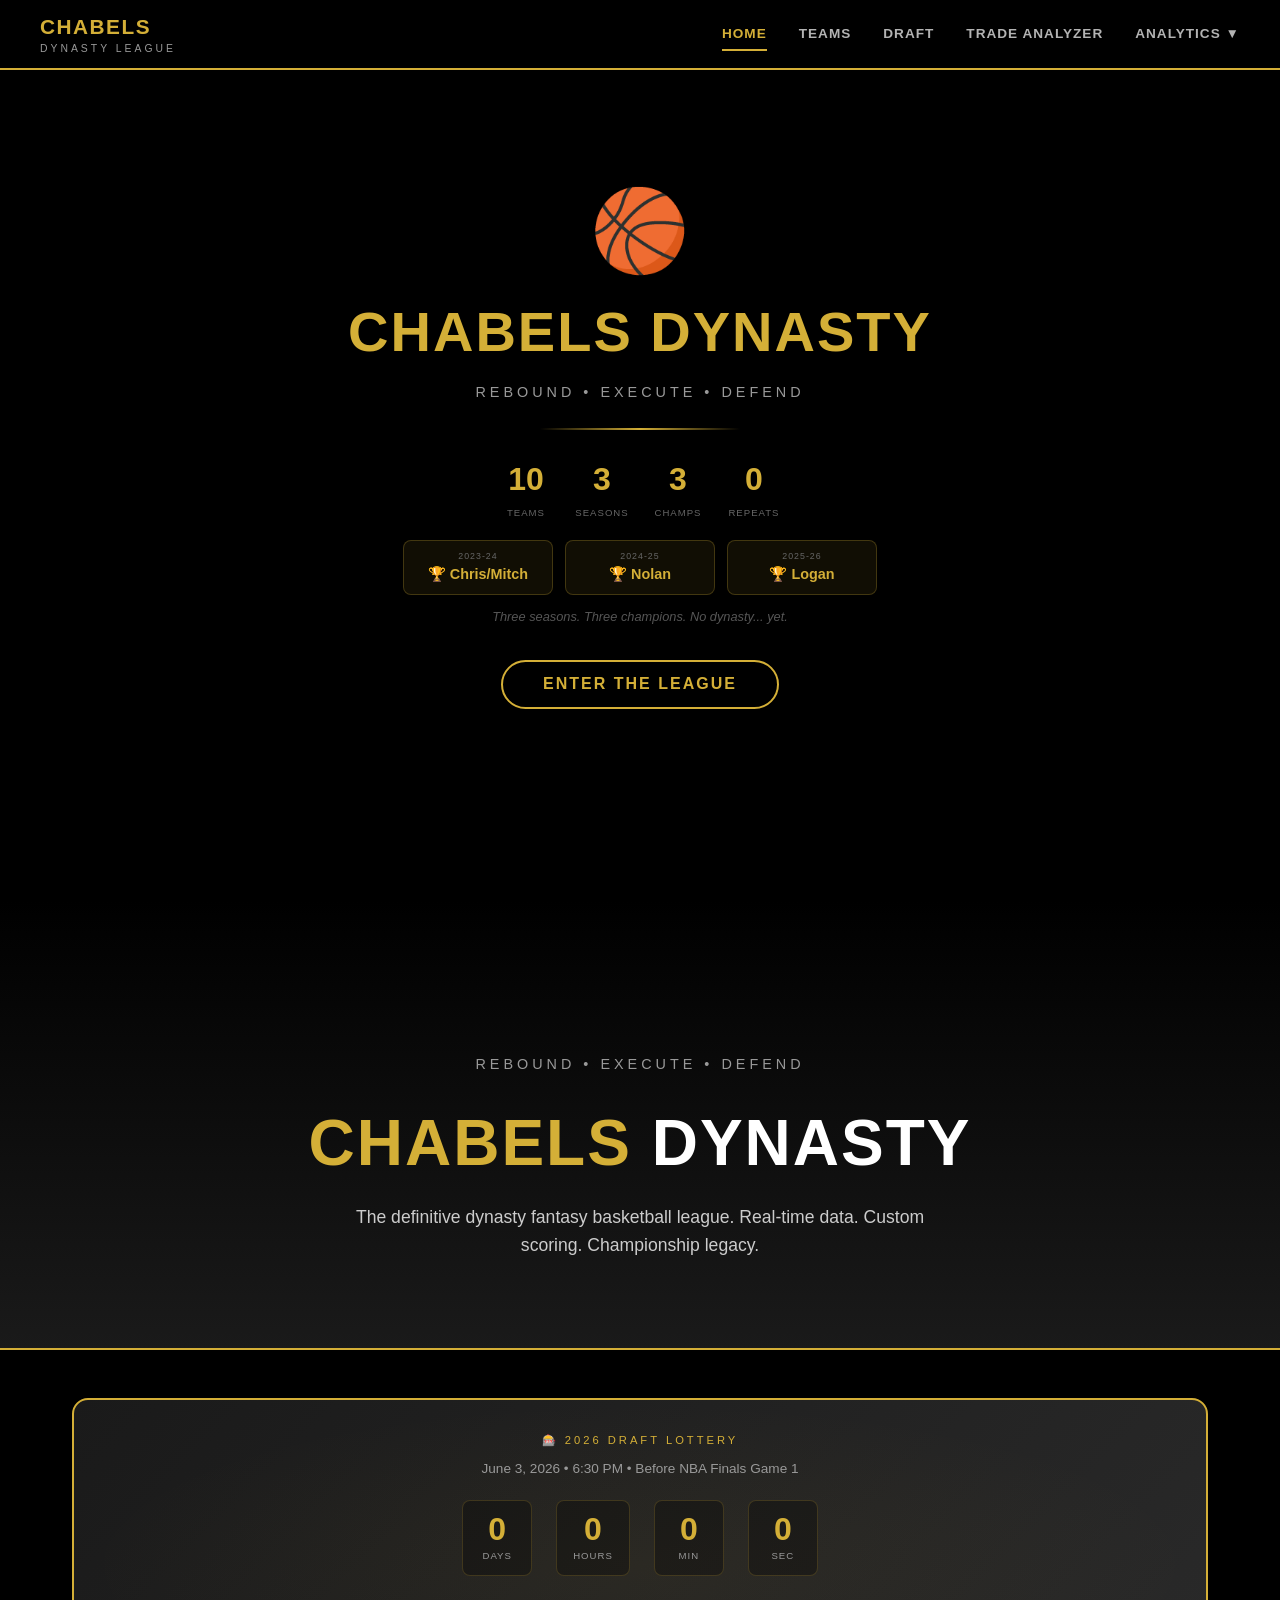
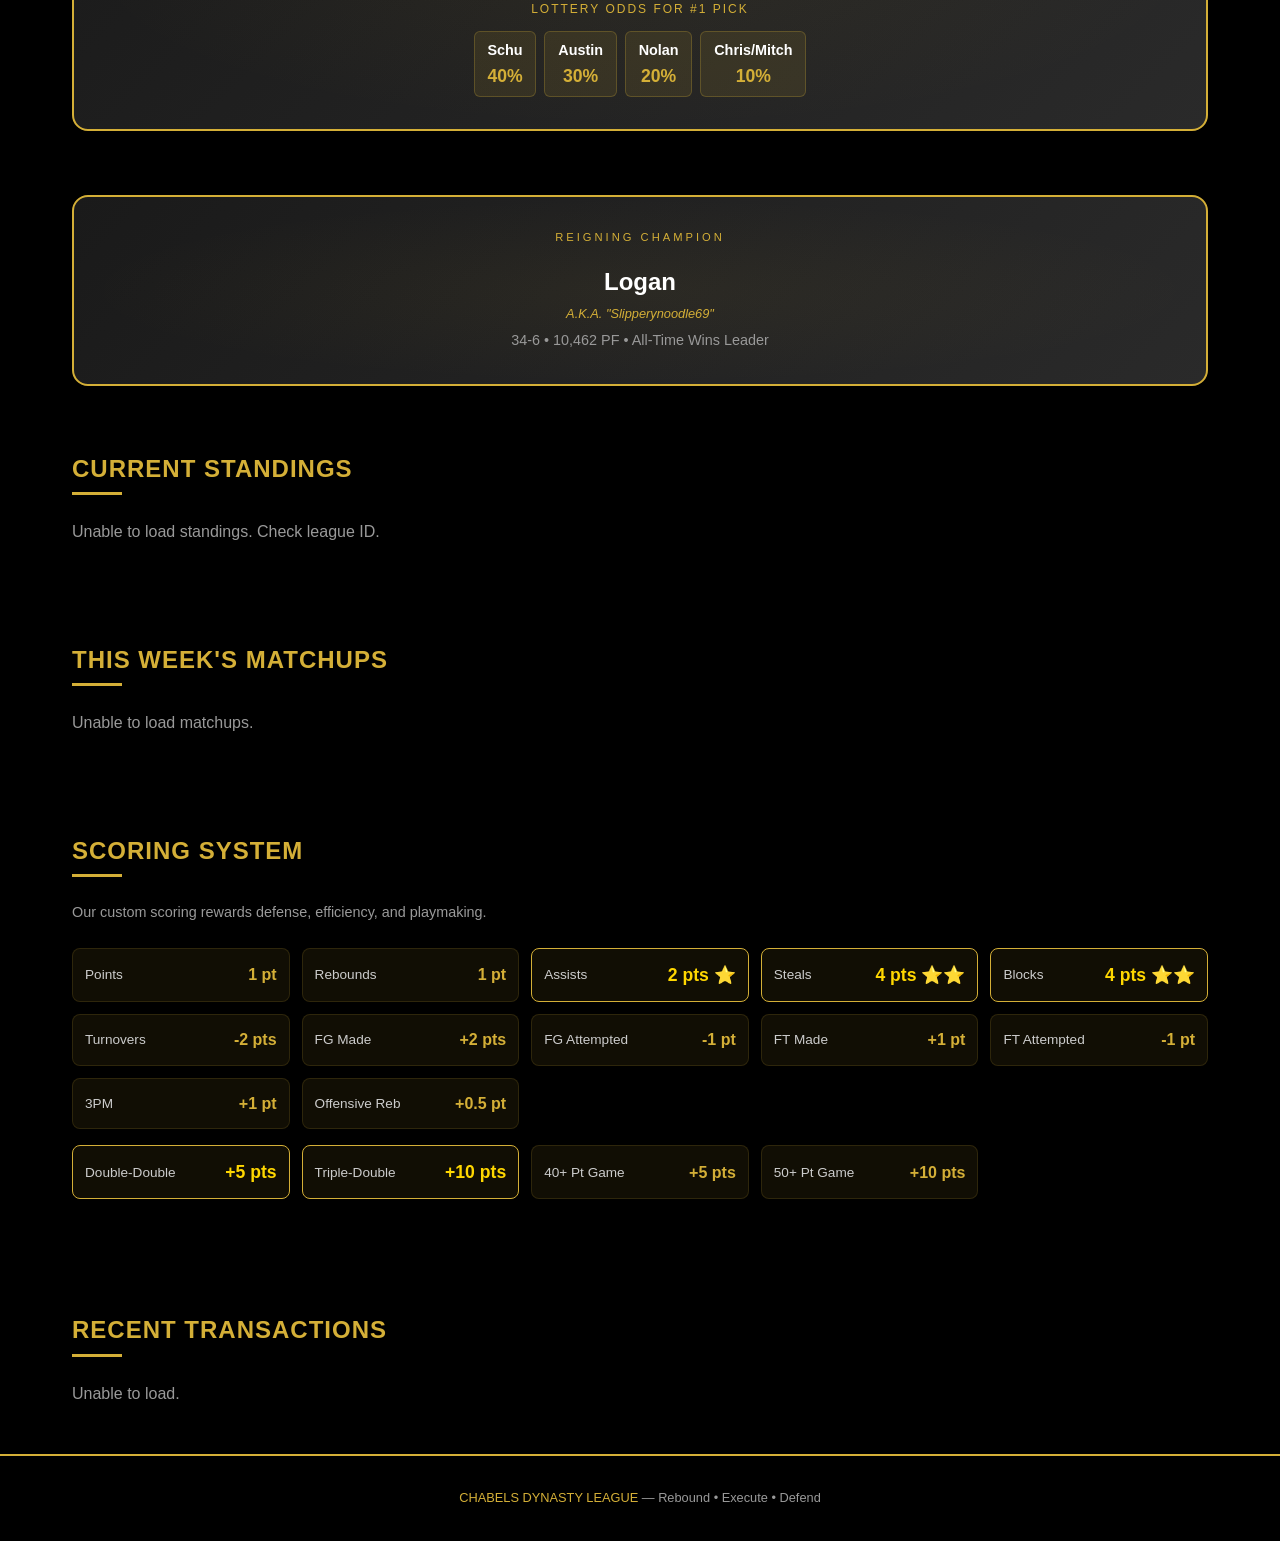
==== commit e54eea07: "Remove champion photo from homepage" ====
--- a/index.html
+++ b/index.html
@@ -47,8 +47,6 @@
       <div style="position:relative;z-index:1;">
         <div style="font-size:0.7rem;color:var(--gold);letter-spacing:3px;text-transform:uppercase;margin-bottom:0.5rem;">🎰 2026 Draft Lottery</div>
         <div style="font-size:0.85rem;color:var(--gray-text);margin-bottom:1.25rem;">June 3, 2026 &bull; 6:30 PM &bull; Before NBA Finals Game 1</div>
-        <img src="img/lottery.jpg" alt="Draft Lottery" style="max-width:clamp(180px,40vw,280px);border-radius:8px;border:2px solid rgba(212,175,55,0.3);margin-bottom:1.25rem;box-shadow:0 4px 20px rgba(0,0,0,0.3);">
-        
         <div id="lottery-countdown" style="display:flex;gap:clamp(0.5rem,2vw,1.5rem);justify-content:center;flex-wrap:wrap;margin-bottom:1.5rem;">
           <div style="background:rgba(0,0,0,0.3);border:1px solid rgba(212,175,55,0.2);border-radius:8px;padding:0.75rem 1rem;min-width:70px;">
             <div id="lot-days" style="font-size:clamp(1.5rem,4vw,2rem);font-weight:700;color:var(--gold);line-height:1;">--</div>
@@ -97,10 +95,7 @@
       <div style="position:absolute;top:0;left:0;right:0;bottom:0;background:radial-gradient(ellipse at center,rgba(212,175,55,0.05) 0%,transparent 70%);"></div>
       <div style="position:relative;z-index:1;">
         <div style="font-size:0.7rem;color:var(--gold);letter-spacing:3px;text-transform:uppercase;margin-bottom:1rem;">Reigning Champion</div>
-        <div style="position:relative;display:inline-block;margin-bottom:1rem;">
-          <img src="img/logan-champ.jpg" alt="Logan — Reigning Champion" style="width:clamp(150px,35vw,220px);border-radius:12px;border:3px solid var(--gold);box-shadow:0 8px 40px rgba(212,175,55,0.25);">
-          <div style="position:absolute;bottom:-10px;left:50%;transform:translateX(-50%);background:var(--gold);color:var(--black);padding:0.2rem 1rem;border-radius:50px;font-size:0.6rem;font-weight:700;letter-spacing:2px;text-transform:uppercase;white-space:nowrap;">🏆 2025-26 Champion</div>
-        </div>
+
         <div style="margin-top:0.75rem;">
           <div style="font-size:1.5rem;font-weight:700;color:var(--white);">Logan</div>
           <div style="color:var(--gold);font-size:0.8rem;font-style:italic;margin-top:0.15rem;">A.K.A. "Slipperynoodle69"</div>
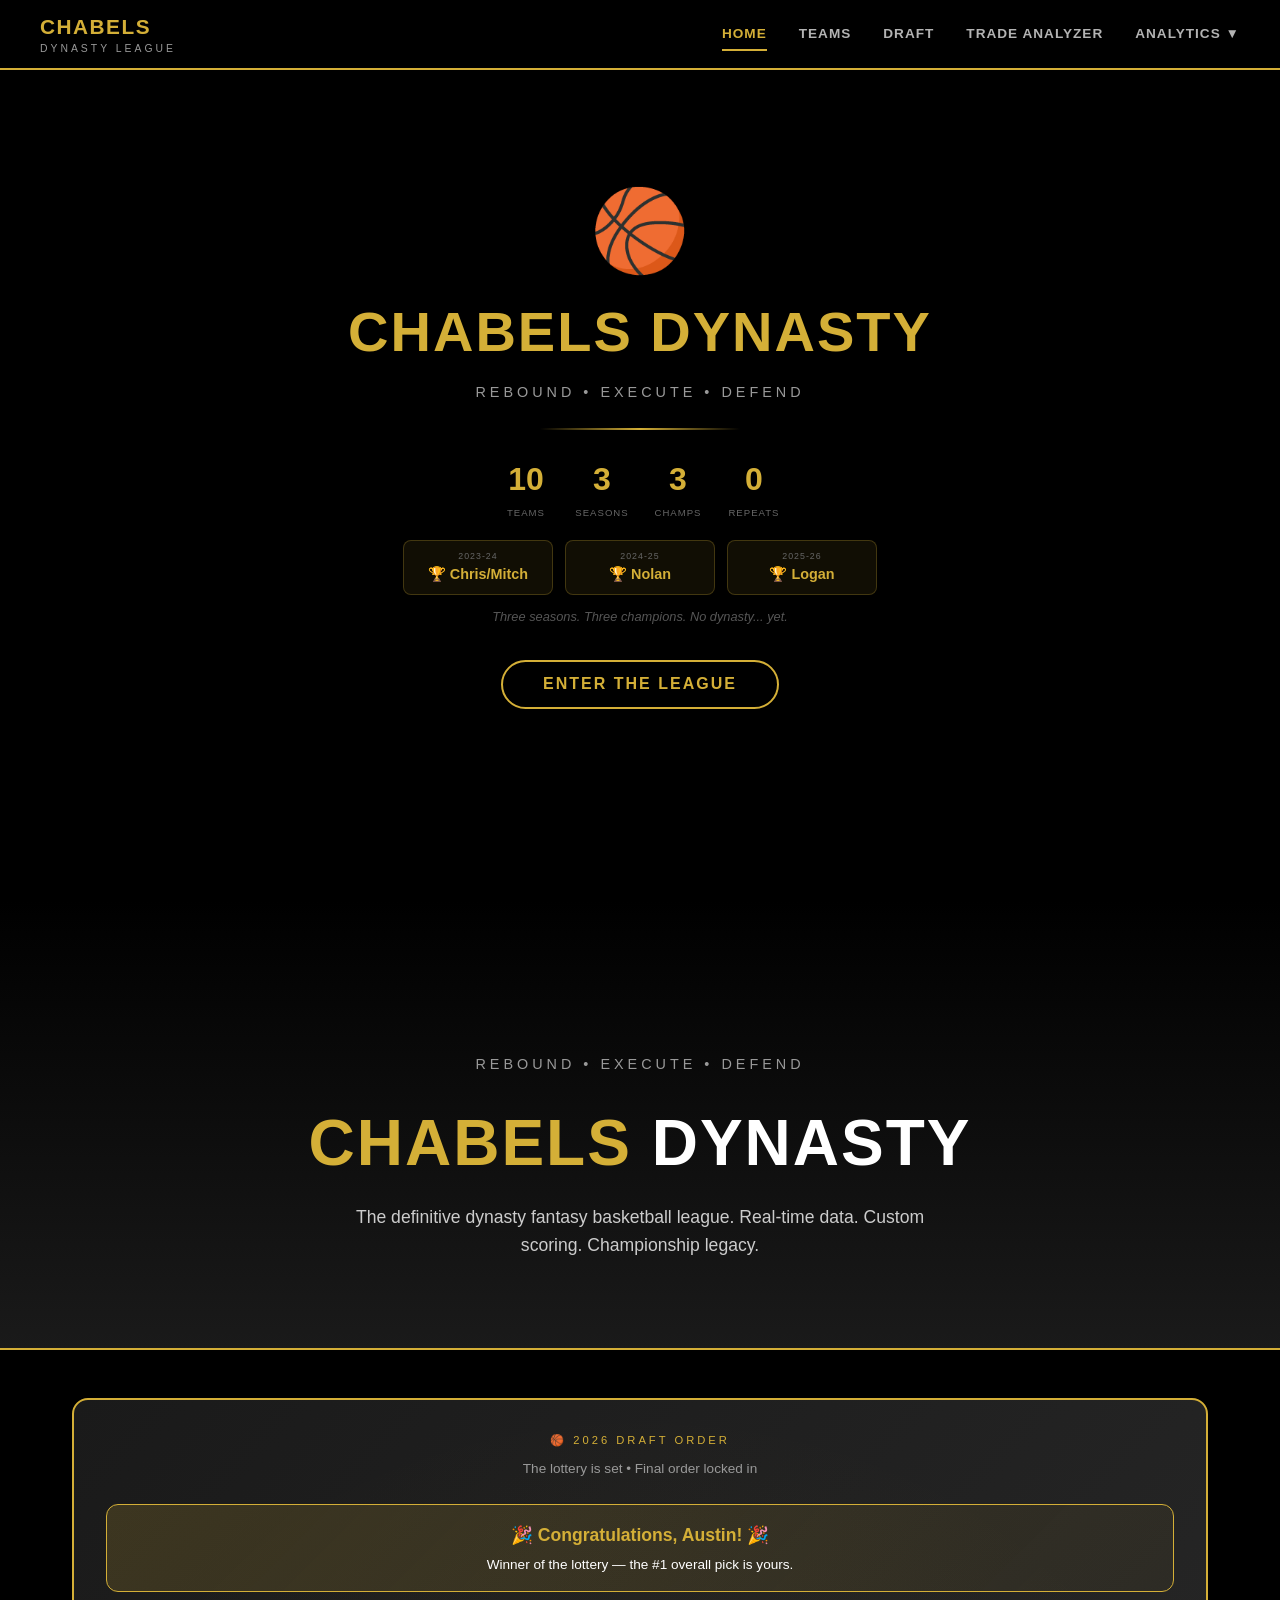
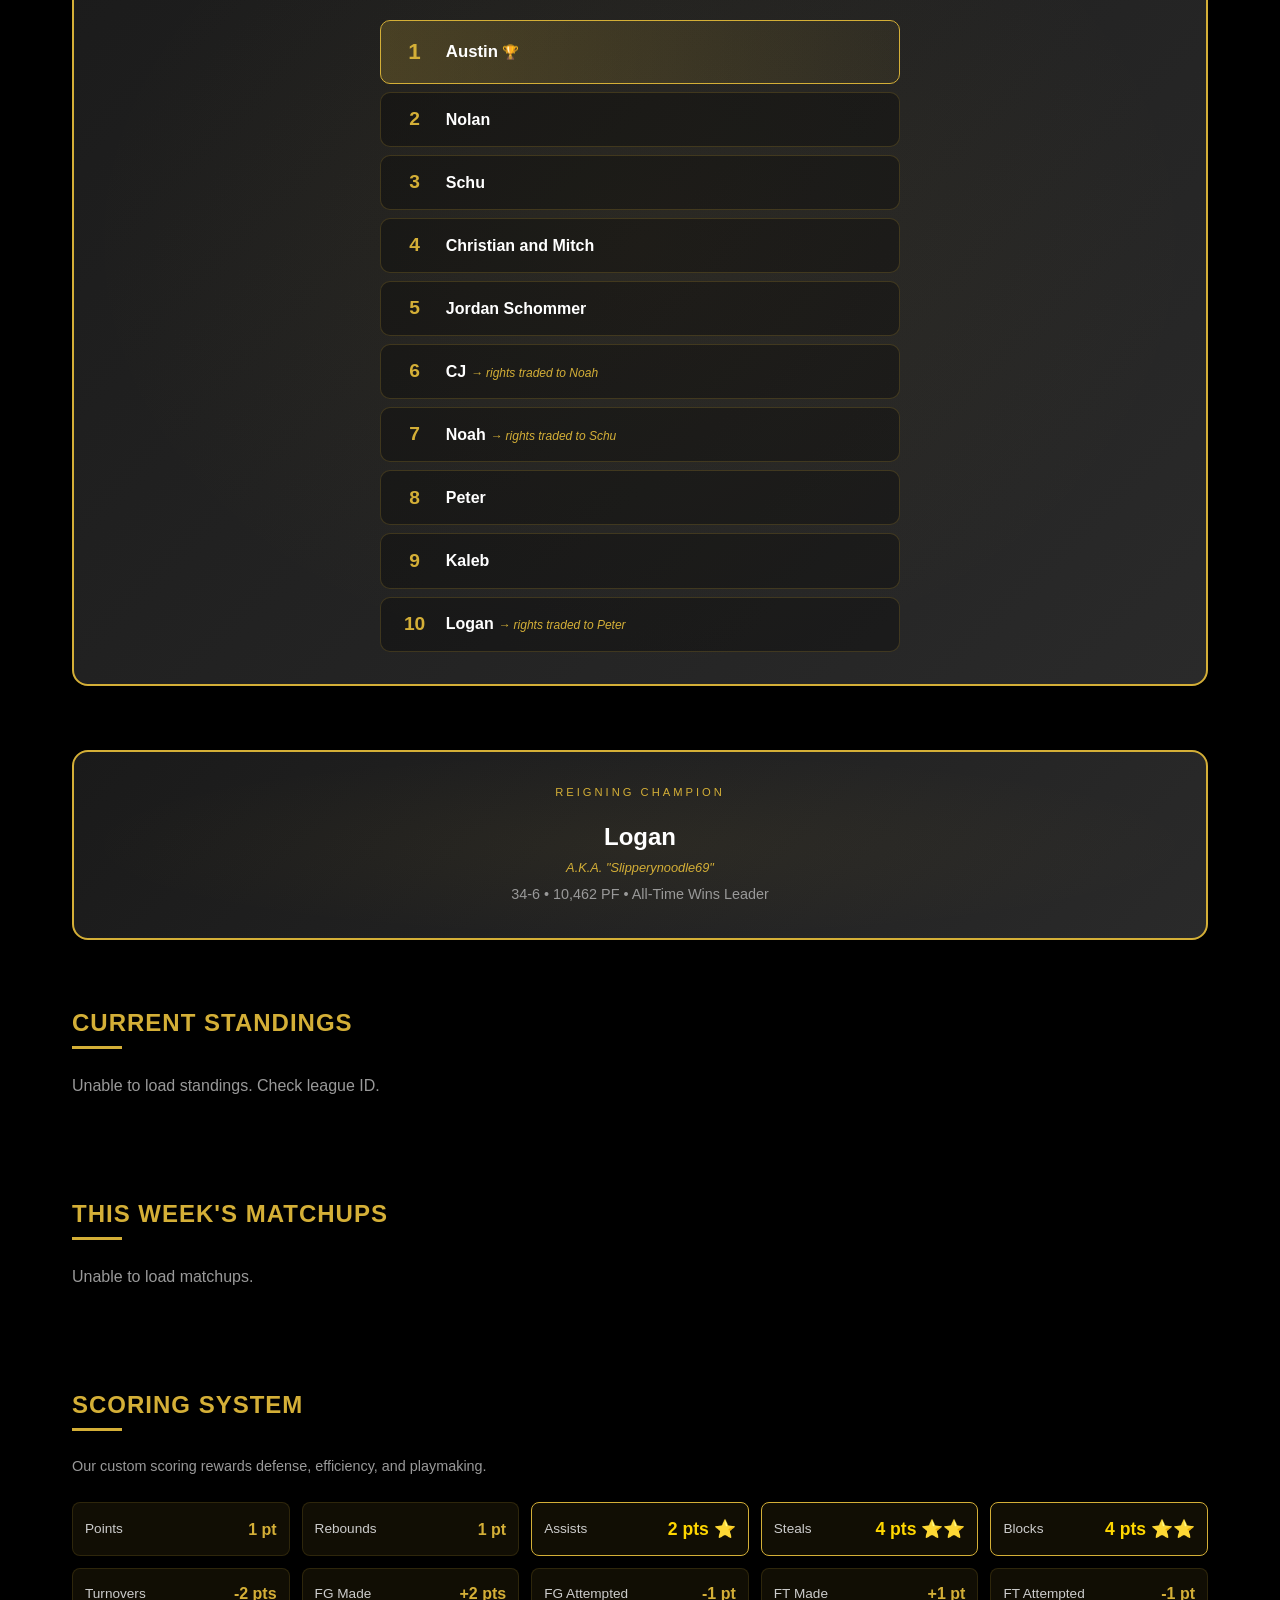
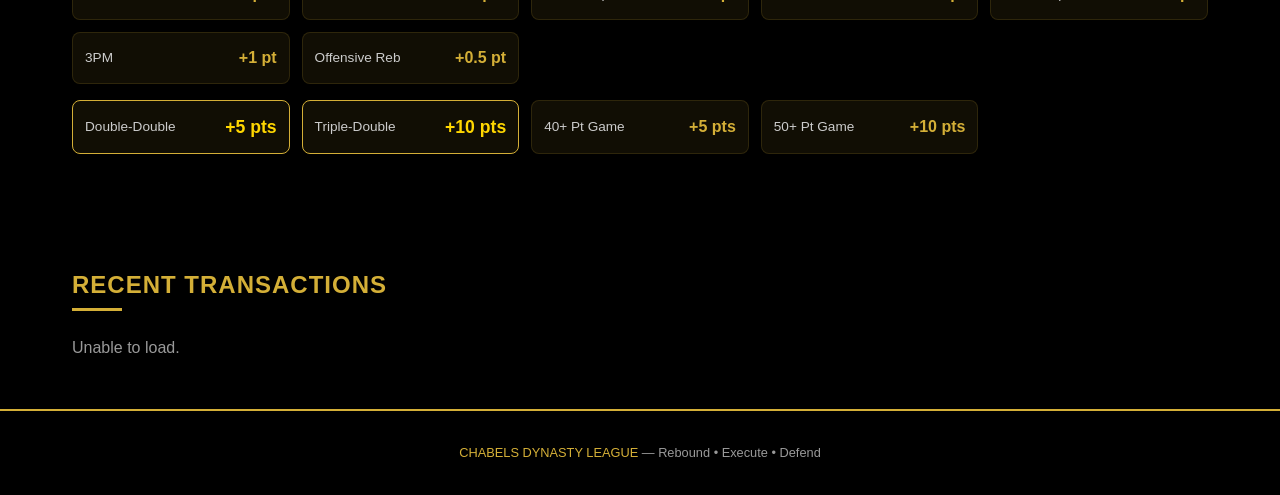
==== commit d29ce25b: "Replace lottery countdown with 2026 draft order (lottery set) — Austin #1" ====
--- a/index.html
+++ b/index.html
@@ -40,49 +40,60 @@
     <p class="hero-subtitle">The definitive dynasty fantasy basketball league. Real-time data. Custom scoring. Championship legacy.</p>
   </section>
 
-  <!-- Draft Lottery Countdown -->
+  <!-- 2026 Draft Order (Lottery Set) -->
   <section class="section" style="padding-bottom:1rem;">
     <div style="background:linear-gradient(135deg,var(--dark),var(--dark-mid));border:2px solid var(--gold);border-radius:16px;padding:2rem;text-align:center;position:relative;overflow:hidden;">
       <div style="position:absolute;top:0;left:0;right:0;bottom:0;background:radial-gradient(ellipse at center,rgba(212,175,55,0.05) 0%,transparent 70%);"></div>
       <div style="position:relative;z-index:1;">
-        <div style="font-size:0.7rem;color:var(--gold);letter-spacing:3px;text-transform:uppercase;margin-bottom:0.5rem;">🎰 2026 Draft Lottery</div>
-        <div style="font-size:0.85rem;color:var(--gray-text);margin-bottom:1.25rem;">June 3, 2026 &bull; 6:30 PM &bull; Before NBA Finals Game 1</div>
-        <div id="lottery-countdown" style="display:flex;gap:clamp(0.5rem,2vw,1.5rem);justify-content:center;flex-wrap:wrap;margin-bottom:1.5rem;">
-          <div style="background:rgba(0,0,0,0.3);border:1px solid rgba(212,175,55,0.2);border-radius:8px;padding:0.75rem 1rem;min-width:70px;">
-            <div id="lot-days" style="font-size:clamp(1.5rem,4vw,2rem);font-weight:700;color:var(--gold);line-height:1;">--</div>
-            <div style="font-size:0.6rem;text-transform:uppercase;letter-spacing:1px;color:var(--gray-text);margin-top:0.2rem;">Days</div>
+        <div style="font-size:0.7rem;color:var(--gold);letter-spacing:3px;text-transform:uppercase;margin-bottom:0.5rem;">🏀 2026 Draft Order</div>
+        <div style="font-size:0.85rem;color:var(--gray-text);margin-bottom:1.5rem;">The lottery is set &bull; Final order locked in</div>
+
+        <!-- Champagne banner for Austin -->
+        <div style="background:linear-gradient(135deg,rgba(212,175,55,0.18),rgba(212,175,55,0.05));border:1px solid var(--gold);border-radius:12px;padding:1rem 1.25rem;margin-bottom:1.75rem;">
+          <div style="font-size:1.1rem;font-weight:700;color:var(--gold);">🎉 Congratulations, Austin! 🎉</div>
+          <div style="font-size:0.85rem;color:var(--white);margin-top:0.3rem;">Winner of the lottery &mdash; the #1 overall pick is yours.</div>
+        </div>
+
+        <div style="display:flex;flex-direction:column;gap:0.5rem;max-width:520px;margin:0 auto;text-align:left;">
+          <div style="display:flex;align-items:center;gap:0.85rem;background:linear-gradient(90deg,rgba(212,175,55,0.22),rgba(212,175,55,0.06));border:1px solid var(--gold);border-radius:10px;padding:0.8rem 1rem;">
+            <div style="font-size:1.4rem;font-weight:700;color:var(--gold);min-width:2.2rem;text-align:center;">1</div>
+            <div style="flex:1;"><span style="color:var(--white);font-weight:700;font-size:1.05rem;">Austin</span> <span style="font-size:0.85rem;">🏆</span></div>
           </div>
-          <div style="background:rgba(0,0,0,0.3);border:1px solid rgba(212,175,55,0.2);border-radius:8px;padding:0.75rem 1rem;min-width:70px;">
-            <div id="lot-hours" style="font-size:clamp(1.5rem,4vw,2rem);font-weight:700;color:var(--gold);line-height:1;">--</div>
-            <div style="font-size:0.6rem;text-transform:uppercase;letter-spacing:1px;color:var(--gray-text);margin-top:0.2rem;">Hours</div>
+          <div style="display:flex;align-items:center;gap:0.85rem;background:rgba(0,0,0,0.3);border:1px solid rgba(212,175,55,0.2);border-radius:10px;padding:0.7rem 1rem;">
+            <div style="font-size:1.2rem;font-weight:700;color:var(--gold);min-width:2.2rem;text-align:center;">2</div>
+            <div style="flex:1;"><span style="color:var(--white);font-weight:600;">Nolan</span></div>
           </div>
-          <div style="background:rgba(0,0,0,0.3);border:1px solid rgba(212,175,55,0.2);border-radius:8px;padding:0.75rem 1rem;min-width:70px;">
-            <div id="lot-min" style="font-size:clamp(1.5rem,4vw,2rem);font-weight:700;color:var(--gold);line-height:1;">--</div>
-            <div style="font-size:0.6rem;text-transform:uppercase;letter-spacing:1px;color:var(--gray-text);margin-top:0.2rem;">Min</div>
+          <div style="display:flex;align-items:center;gap:0.85rem;background:rgba(0,0,0,0.3);border:1px solid rgba(212,175,55,0.2);border-radius:10px;padding:0.7rem 1rem;">
+            <div style="font-size:1.2rem;font-weight:700;color:var(--gold);min-width:2.2rem;text-align:center;">3</div>
+            <div style="flex:1;"><span style="color:var(--white);font-weight:600;">Schu</span></div>
           </div>
-          <div style="background:rgba(0,0,0,0.3);border:1px solid rgba(212,175,55,0.2);border-radius:8px;padding:0.75rem 1rem;min-width:70px;">
-            <div id="lot-sec" style="font-size:clamp(1.5rem,4vw,2rem);font-weight:700;color:var(--gold);line-height:1;">--</div>
-            <div style="font-size:0.6rem;text-transform:uppercase;letter-spacing:1px;color:var(--gray-text);margin-top:0.2rem;">Sec</div>
+          <div style="display:flex;align-items:center;gap:0.85rem;background:rgba(0,0,0,0.3);border:1px solid rgba(212,175,55,0.2);border-radius:10px;padding:0.7rem 1rem;">
+            <div style="font-size:1.2rem;font-weight:700;color:var(--gold);min-width:2.2rem;text-align:center;">4</div>
+            <div style="flex:1;"><span style="color:var(--white);font-weight:600;">Christian and Mitch</span></div>
           </div>
-        </div>
-        
-        <div style="font-size:0.75rem;color:var(--gold);letter-spacing:2px;text-transform:uppercase;margin-bottom:0.75rem;">Lottery Odds for #1 Pick</div>
-        <div style="display:flex;justify-content:center;gap:0.5rem;flex-wrap:wrap;">
-          <div style="background:rgba(212,175,55,0.1);border:1px solid rgba(212,175,55,0.25);border-radius:6px;padding:0.4rem 0.8rem;text-align:center;">
-            <div style="color:var(--white);font-weight:700;font-size:0.9rem;">Schu</div>
-            <div style="color:var(--gold);font-weight:700;font-size:1.1rem;">40%</div>
+          <div style="display:flex;align-items:center;gap:0.85rem;background:rgba(0,0,0,0.3);border:1px solid rgba(212,175,55,0.2);border-radius:10px;padding:0.7rem 1rem;">
+            <div style="font-size:1.2rem;font-weight:700;color:var(--gold);min-width:2.2rem;text-align:center;">5</div>
+            <div style="flex:1;"><span style="color:var(--white);font-weight:600;">Jordan Schommer</span></div>
           </div>
-          <div style="background:rgba(212,175,55,0.1);border:1px solid rgba(212,175,55,0.25);border-radius:6px;padding:0.4rem 0.8rem;text-align:center;">
-            <div style="color:var(--white);font-weight:700;font-size:0.9rem;">Austin</div>
-            <div style="color:var(--gold);font-weight:700;font-size:1.1rem;">30%</div>
+          <div style="display:flex;align-items:center;gap:0.85rem;background:rgba(0,0,0,0.3);border:1px solid rgba(212,175,55,0.2);border-radius:10px;padding:0.7rem 1rem;">
+            <div style="font-size:1.2rem;font-weight:700;color:var(--gold);min-width:2.2rem;text-align:center;">6</div>
+            <div style="flex:1;"><span style="color:var(--white);font-weight:600;">CJ</span> <span style="color:var(--gold);font-size:0.75rem;font-style:italic;">&rarr; rights traded to Noah</span></div>
           </div>
-          <div style="background:rgba(212,175,55,0.1);border:1px solid rgba(212,175,55,0.25);border-radius:6px;padding:0.4rem 0.8rem;text-align:center;">
-            <div style="color:var(--white);font-weight:700;font-size:0.9rem;">Nolan</div>
-            <div style="color:var(--gold);font-weight:700;font-size:1.1rem;">20%</div>
+          <div style="display:flex;align-items:center;gap:0.85rem;background:rgba(0,0,0,0.3);border:1px solid rgba(212,175,55,0.2);border-radius:10px;padding:0.7rem 1rem;">
+            <div style="font-size:1.2rem;font-weight:700;color:var(--gold);min-width:2.2rem;text-align:center;">7</div>
+            <div style="flex:1;"><span style="color:var(--white);font-weight:600;">Noah</span> <span style="color:var(--gold);font-size:0.75rem;font-style:italic;">&rarr; rights traded to Schu</span></div>
           </div>
-          <div style="background:rgba(212,175,55,0.1);border:1px solid rgba(212,175,55,0.25);border-radius:6px;padding:0.4rem 0.8rem;text-align:center;">
-            <div style="color:var(--white);font-weight:700;font-size:0.9rem;">Chris/Mitch</div>
-            <div style="color:var(--gold);font-weight:700;font-size:1.1rem;">10%</div>
+          <div style="display:flex;align-items:center;gap:0.85rem;background:rgba(0,0,0,0.3);border:1px solid rgba(212,175,55,0.2);border-radius:10px;padding:0.7rem 1rem;">
+            <div style="font-size:1.2rem;font-weight:700;color:var(--gold);min-width:2.2rem;text-align:center;">8</div>
+            <div style="flex:1;"><span style="color:var(--white);font-weight:600;">Peter</span></div>
+          </div>
+          <div style="display:flex;align-items:center;gap:0.85rem;background:rgba(0,0,0,0.3);border:1px solid rgba(212,175,55,0.2);border-radius:10px;padding:0.7rem 1rem;">
+            <div style="font-size:1.2rem;font-weight:700;color:var(--gold);min-width:2.2rem;text-align:center;">9</div>
+            <div style="flex:1;"><span style="color:var(--white);font-weight:600;">Kaleb</span></div>
+          </div>
+          <div style="display:flex;align-items:center;gap:0.85rem;background:rgba(0,0,0,0.3);border:1px solid rgba(212,175,55,0.2);border-radius:10px;padding:0.7rem 1rem;">
+            <div style="font-size:1.2rem;font-weight:700;color:var(--gold);min-width:2.2rem;text-align:center;">10</div>
+            <div style="flex:1;"><span style="color:var(--white);font-weight:600;">Logan</span> <span style="color:var(--gold);font-size:0.75rem;font-style:italic;">&rarr; rights traded to Peter</span></div>
           </div>
         </div>
       </div>
@@ -168,26 +179,6 @@
     renderStandings('standings');
     renderMatchups('matchups');
     renderTransactions('transactions');
-    
-    // Draft Lottery Countdown — June 3, 2026 6:30 PM CT
-    var LOTTERY_DATE = new Date('2026-06-03T18:30:00-05:00');
-    function updateLottery() {
-      var now = new Date();
-      var diff = LOTTERY_DATE - now;
-      if (diff <= 0) {
-        document.getElementById('lot-days').textContent = '0';
-        document.getElementById('lot-hours').textContent = '0';
-        document.getElementById('lot-min').textContent = '0';
-        document.getElementById('lot-sec').textContent = '0';
-        return;
-      }
-      document.getElementById('lot-days').textContent = Math.floor(diff / 86400000);
-      document.getElementById('lot-hours').textContent = Math.floor((diff % 86400000) / 3600000);
-      document.getElementById('lot-min').textContent = Math.floor((diff % 3600000) / 60000);
-      document.getElementById('lot-sec').textContent = Math.floor((diff % 60000) / 1000);
-    }
-    updateLottery();
-    setInterval(updateLottery, 1000);
   </script>
 </body>
 </html>
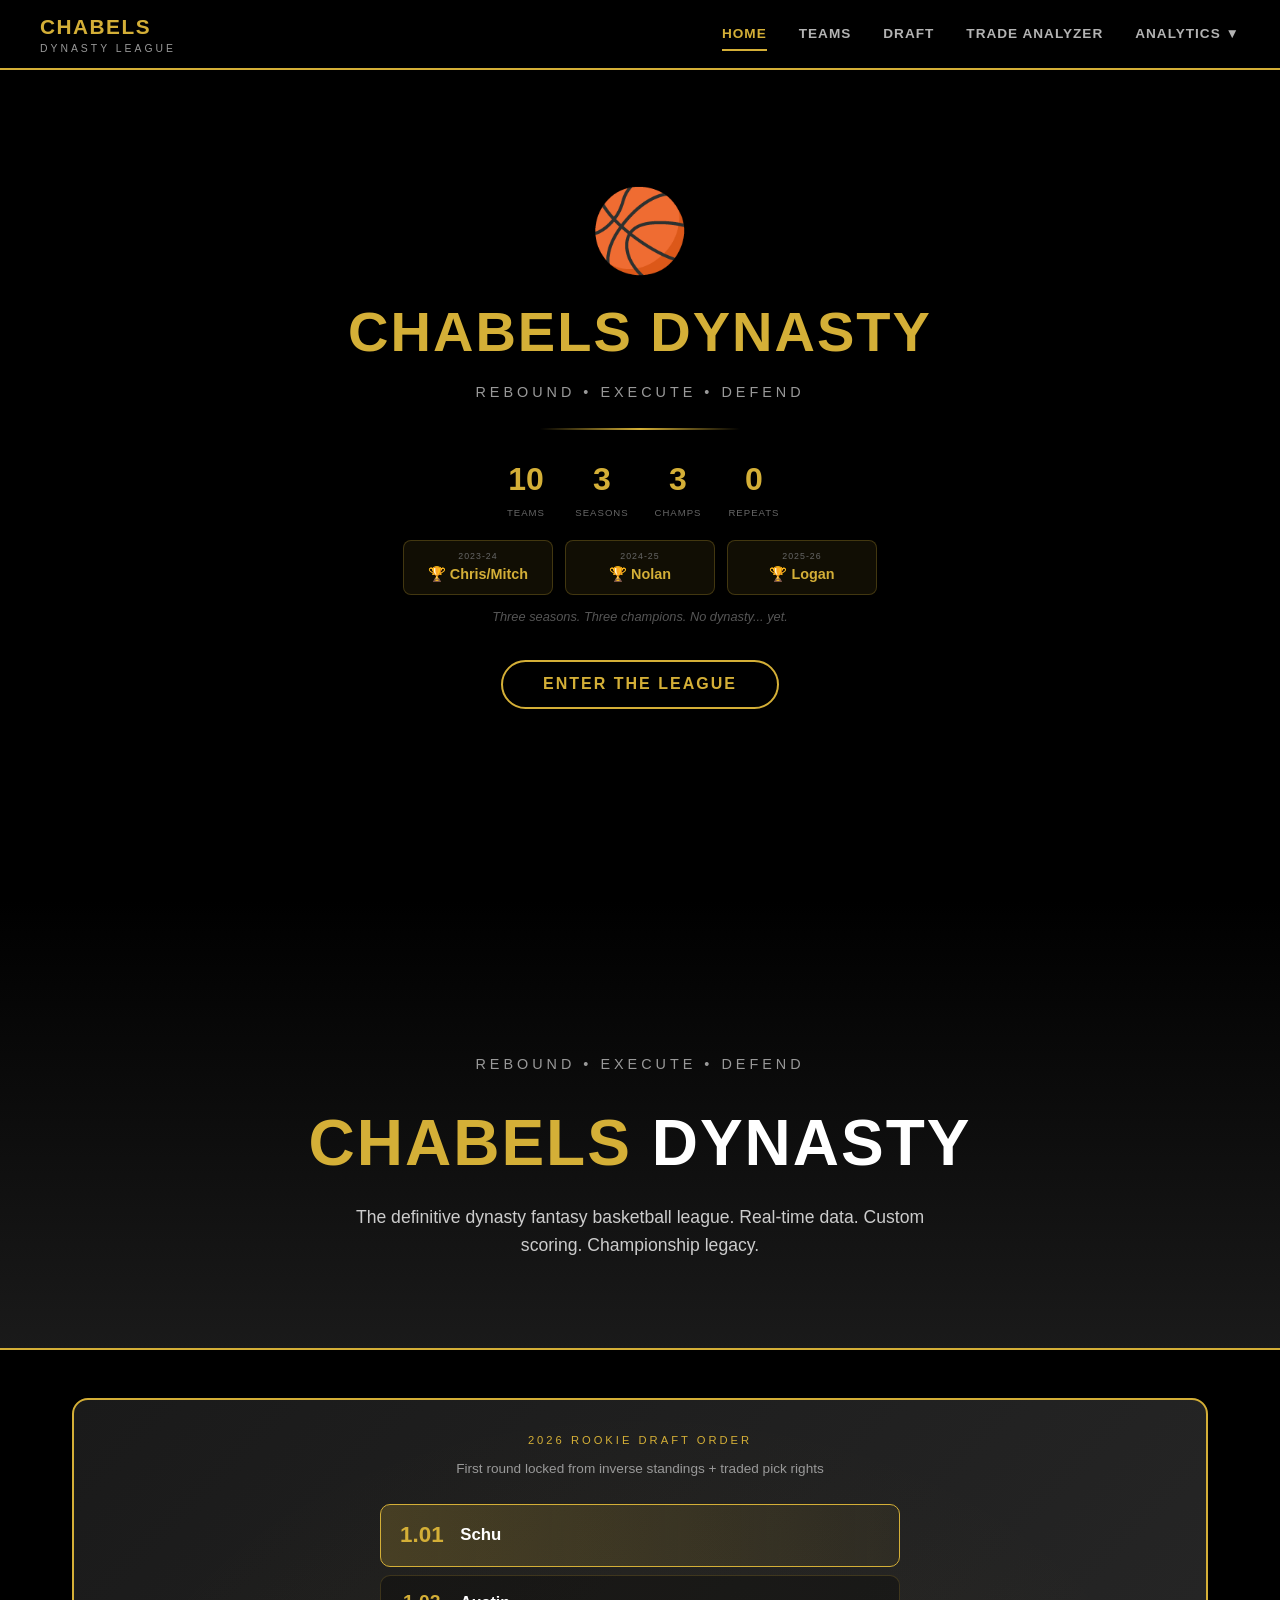
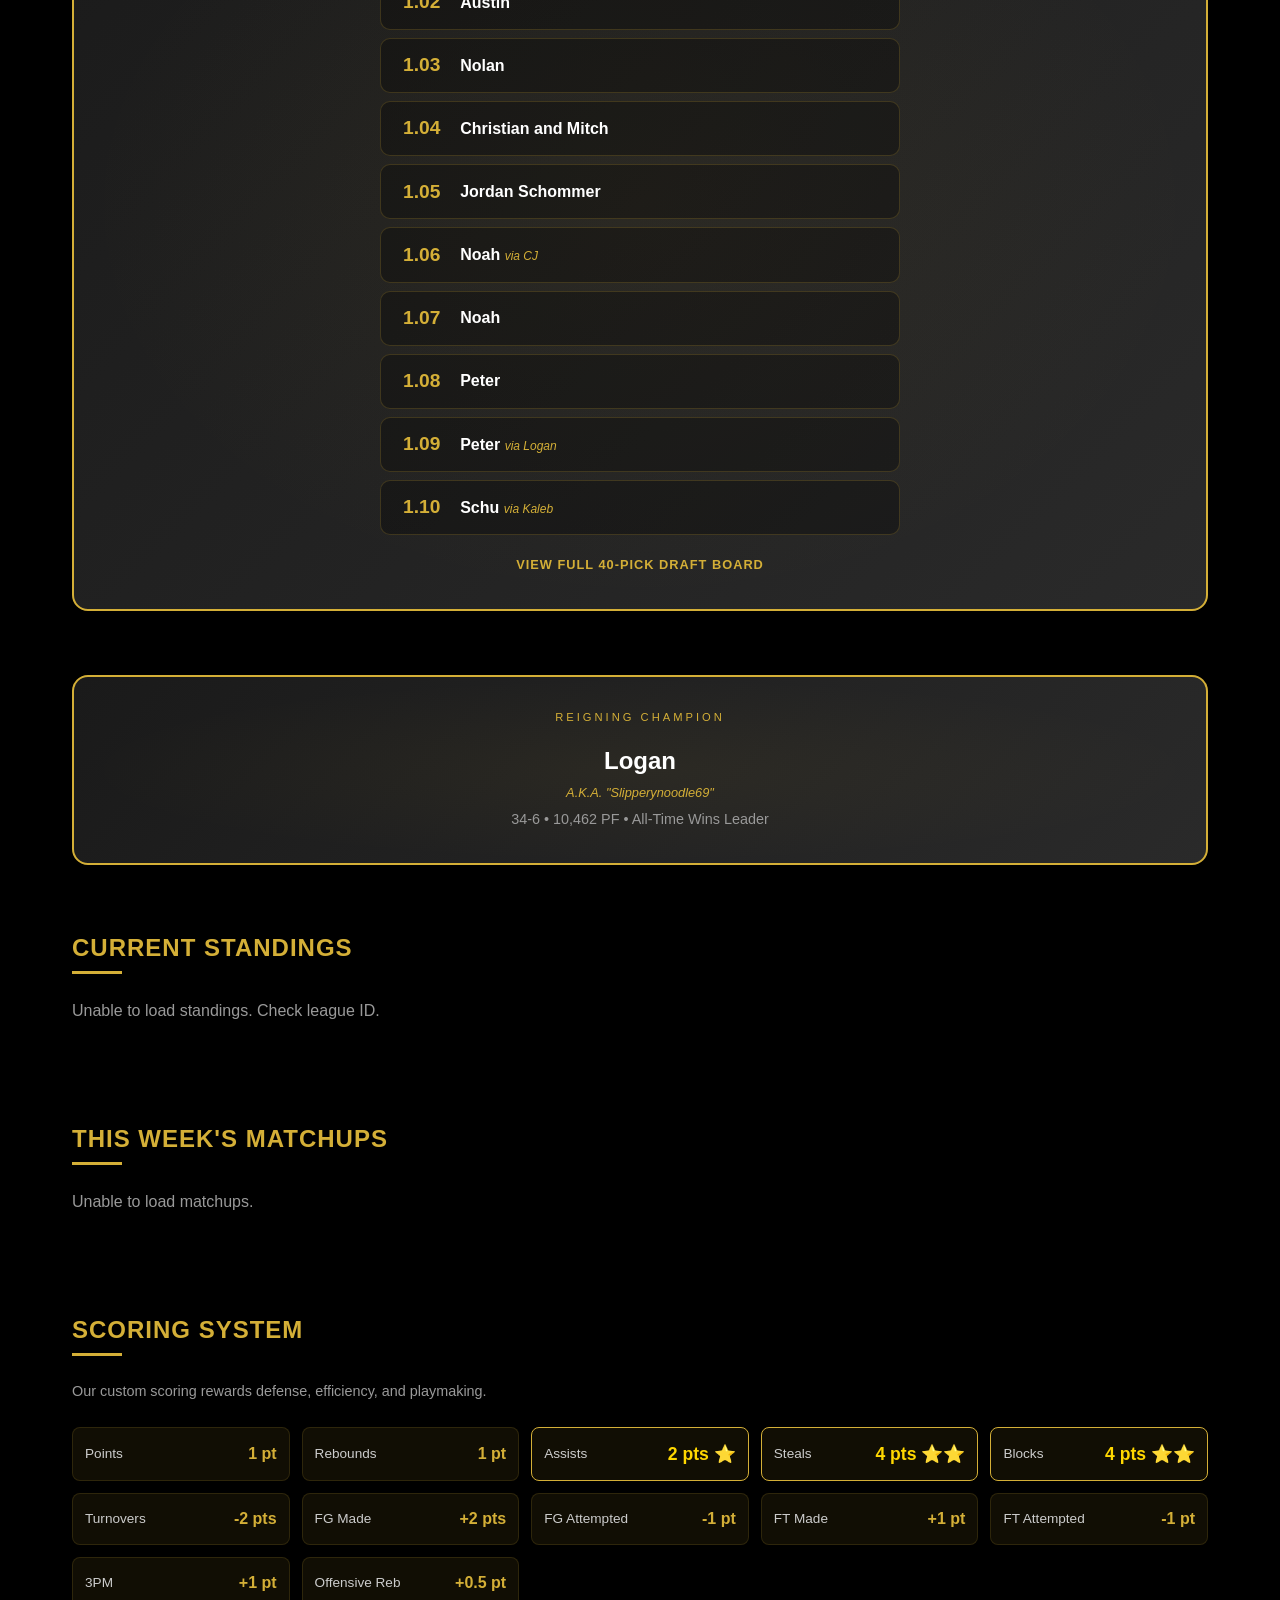
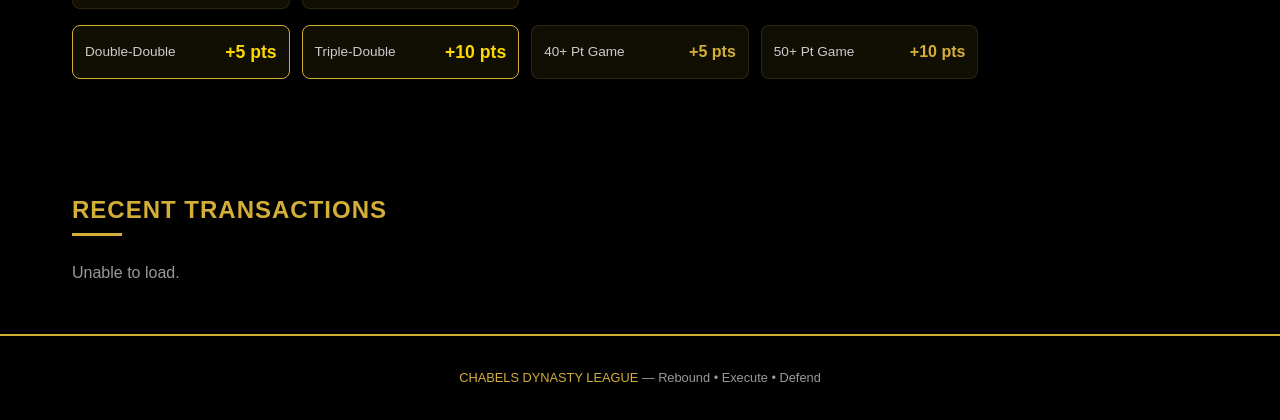
==== commit 12f23de9: "Show correct 2026 draft order on homepage" ====
--- a/index.html
+++ b/index.html
@@ -45,57 +45,52 @@
     <div style="background:linear-gradient(135deg,var(--dark),var(--dark-mid));border:2px solid var(--gold);border-radius:16px;padding:2rem;text-align:center;position:relative;overflow:hidden;">
       <div style="position:absolute;top:0;left:0;right:0;bottom:0;background:radial-gradient(ellipse at center,rgba(212,175,55,0.05) 0%,transparent 70%);"></div>
       <div style="position:relative;z-index:1;">
-        <div style="font-size:0.7rem;color:var(--gold);letter-spacing:3px;text-transform:uppercase;margin-bottom:0.5rem;">🏀 2026 Draft Order</div>
-        <div style="font-size:0.85rem;color:var(--gray-text);margin-bottom:1.5rem;">The lottery is set &bull; Final order locked in</div>
-
-        <!-- Champagne banner for Austin -->
-        <div style="background:linear-gradient(135deg,rgba(212,175,55,0.18),rgba(212,175,55,0.05));border:1px solid var(--gold);border-radius:12px;padding:1rem 1.25rem;margin-bottom:1.75rem;">
-          <div style="font-size:1.1rem;font-weight:700;color:var(--gold);">🎉 Congratulations, Austin! 🎉</div>
-          <div style="font-size:0.85rem;color:var(--white);margin-top:0.3rem;">Winner of the lottery &mdash; the #1 overall pick is yours.</div>
-        </div>
+        <div style="font-size:0.7rem;color:var(--gold);letter-spacing:3px;text-transform:uppercase;margin-bottom:0.5rem;">2026 Rookie Draft Order</div>
+        <div style="font-size:0.85rem;color:var(--gray-text);margin-bottom:1.5rem;">First round locked from inverse standings + traded pick rights</div>
 
         <div style="display:flex;flex-direction:column;gap:0.5rem;max-width:520px;margin:0 auto;text-align:left;">
           <div style="display:flex;align-items:center;gap:0.85rem;background:linear-gradient(90deg,rgba(212,175,55,0.22),rgba(212,175,55,0.06));border:1px solid var(--gold);border-radius:10px;padding:0.8rem 1rem;">
-            <div style="font-size:1.4rem;font-weight:700;color:var(--gold);min-width:2.2rem;text-align:center;">1</div>
-            <div style="flex:1;"><span style="color:var(--white);font-weight:700;font-size:1.05rem;">Austin</span> <span style="font-size:0.85rem;">🏆</span></div>
+            <div style="font-size:1.4rem;font-weight:700;color:var(--gold);min-width:3.1rem;text-align:center;">1.01</div>
+            <div style="flex:1;"><span style="color:var(--white);font-weight:700;font-size:1.05rem;">Schu</span></div>
           </div>
           <div style="display:flex;align-items:center;gap:0.85rem;background:rgba(0,0,0,0.3);border:1px solid rgba(212,175,55,0.2);border-radius:10px;padding:0.7rem 1rem;">
-            <div style="font-size:1.2rem;font-weight:700;color:var(--gold);min-width:2.2rem;text-align:center;">2</div>
+            <div style="font-size:1.2rem;font-weight:700;color:var(--gold);min-width:3.1rem;text-align:center;">1.02</div>
+            <div style="flex:1;"><span style="color:var(--white);font-weight:600;">Austin</span></div>
+          </div>
+          <div style="display:flex;align-items:center;gap:0.85rem;background:rgba(0,0,0,0.3);border:1px solid rgba(212,175,55,0.2);border-radius:10px;padding:0.7rem 1rem;">
+            <div style="font-size:1.2rem;font-weight:700;color:var(--gold);min-width:3.1rem;text-align:center;">1.03</div>
             <div style="flex:1;"><span style="color:var(--white);font-weight:600;">Nolan</span></div>
           </div>
           <div style="display:flex;align-items:center;gap:0.85rem;background:rgba(0,0,0,0.3);border:1px solid rgba(212,175,55,0.2);border-radius:10px;padding:0.7rem 1rem;">
-            <div style="font-size:1.2rem;font-weight:700;color:var(--gold);min-width:2.2rem;text-align:center;">3</div>
-            <div style="flex:1;"><span style="color:var(--white);font-weight:600;">Schu</span></div>
-          </div>
-          <div style="display:flex;align-items:center;gap:0.85rem;background:rgba(0,0,0,0.3);border:1px solid rgba(212,175,55,0.2);border-radius:10px;padding:0.7rem 1rem;">
-            <div style="font-size:1.2rem;font-weight:700;color:var(--gold);min-width:2.2rem;text-align:center;">4</div>
+            <div style="font-size:1.2rem;font-weight:700;color:var(--gold);min-width:3.1rem;text-align:center;">1.04</div>
             <div style="flex:1;"><span style="color:var(--white);font-weight:600;">Christian and Mitch</span></div>
           </div>
           <div style="display:flex;align-items:center;gap:0.85rem;background:rgba(0,0,0,0.3);border:1px solid rgba(212,175,55,0.2);border-radius:10px;padding:0.7rem 1rem;">
-            <div style="font-size:1.2rem;font-weight:700;color:var(--gold);min-width:2.2rem;text-align:center;">5</div>
+            <div style="font-size:1.2rem;font-weight:700;color:var(--gold);min-width:3.1rem;text-align:center;">1.05</div>
             <div style="flex:1;"><span style="color:var(--white);font-weight:600;">Jordan Schommer</span></div>
           </div>
           <div style="display:flex;align-items:center;gap:0.85rem;background:rgba(0,0,0,0.3);border:1px solid rgba(212,175,55,0.2);border-radius:10px;padding:0.7rem 1rem;">
-            <div style="font-size:1.2rem;font-weight:700;color:var(--gold);min-width:2.2rem;text-align:center;">6</div>
-            <div style="flex:1;"><span style="color:var(--white);font-weight:600;">CJ</span> <span style="color:var(--gold);font-size:0.75rem;font-style:italic;">&rarr; rights traded to Noah</span></div>
+            <div style="font-size:1.2rem;font-weight:700;color:var(--gold);min-width:3.1rem;text-align:center;">1.06</div>
+            <div style="flex:1;"><span style="color:var(--white);font-weight:600;">Noah</span> <span style="color:var(--gold);font-size:0.75rem;font-style:italic;">via CJ</span></div>
           </div>
           <div style="display:flex;align-items:center;gap:0.85rem;background:rgba(0,0,0,0.3);border:1px solid rgba(212,175,55,0.2);border-radius:10px;padding:0.7rem 1rem;">
-            <div style="font-size:1.2rem;font-weight:700;color:var(--gold);min-width:2.2rem;text-align:center;">7</div>
-            <div style="flex:1;"><span style="color:var(--white);font-weight:600;">Noah</span> <span style="color:var(--gold);font-size:0.75rem;font-style:italic;">&rarr; rights traded to Schu</span></div>
+            <div style="font-size:1.2rem;font-weight:700;color:var(--gold);min-width:3.1rem;text-align:center;">1.07</div>
+            <div style="flex:1;"><span style="color:var(--white);font-weight:600;">Noah</span></div>
           </div>
           <div style="display:flex;align-items:center;gap:0.85rem;background:rgba(0,0,0,0.3);border:1px solid rgba(212,175,55,0.2);border-radius:10px;padding:0.7rem 1rem;">
-            <div style="font-size:1.2rem;font-weight:700;color:var(--gold);min-width:2.2rem;text-align:center;">8</div>
+            <div style="font-size:1.2rem;font-weight:700;color:var(--gold);min-width:3.1rem;text-align:center;">1.08</div>
             <div style="flex:1;"><span style="color:var(--white);font-weight:600;">Peter</span></div>
           </div>
           <div style="display:flex;align-items:center;gap:0.85rem;background:rgba(0,0,0,0.3);border:1px solid rgba(212,175,55,0.2);border-radius:10px;padding:0.7rem 1rem;">
-            <div style="font-size:1.2rem;font-weight:700;color:var(--gold);min-width:2.2rem;text-align:center;">9</div>
-            <div style="flex:1;"><span style="color:var(--white);font-weight:600;">Kaleb</span></div>
+            <div style="font-size:1.2rem;font-weight:700;color:var(--gold);min-width:3.1rem;text-align:center;">1.09</div>
+            <div style="flex:1;"><span style="color:var(--white);font-weight:600;">Peter</span> <span style="color:var(--gold);font-size:0.75rem;font-style:italic;">via Logan</span></div>
           </div>
           <div style="display:flex;align-items:center;gap:0.85rem;background:rgba(0,0,0,0.3);border:1px solid rgba(212,175,55,0.2);border-radius:10px;padding:0.7rem 1rem;">
-            <div style="font-size:1.2rem;font-weight:700;color:var(--gold);min-width:2.2rem;text-align:center;">10</div>
-            <div style="flex:1;"><span style="color:var(--white);font-weight:600;">Logan</span> <span style="color:var(--gold);font-size:0.75rem;font-style:italic;">&rarr; rights traded to Peter</span></div>
+            <div style="font-size:1.2rem;font-weight:700;color:var(--gold);min-width:3.1rem;text-align:center;">1.10</div>
+            <div style="flex:1;"><span style="color:var(--white);font-weight:600;">Schu</span> <span style="color:var(--gold);font-size:0.75rem;font-style:italic;">via Kaleb</span></div>
           </div>
         </div>
+        <a href="draft.html" style="display:inline-block;margin-top:1.25rem;color:var(--gold);font-size:0.8rem;font-weight:700;letter-spacing:1px;text-transform:uppercase;">View full 40-pick draft board</a>
       </div>
     </div>
   </section>
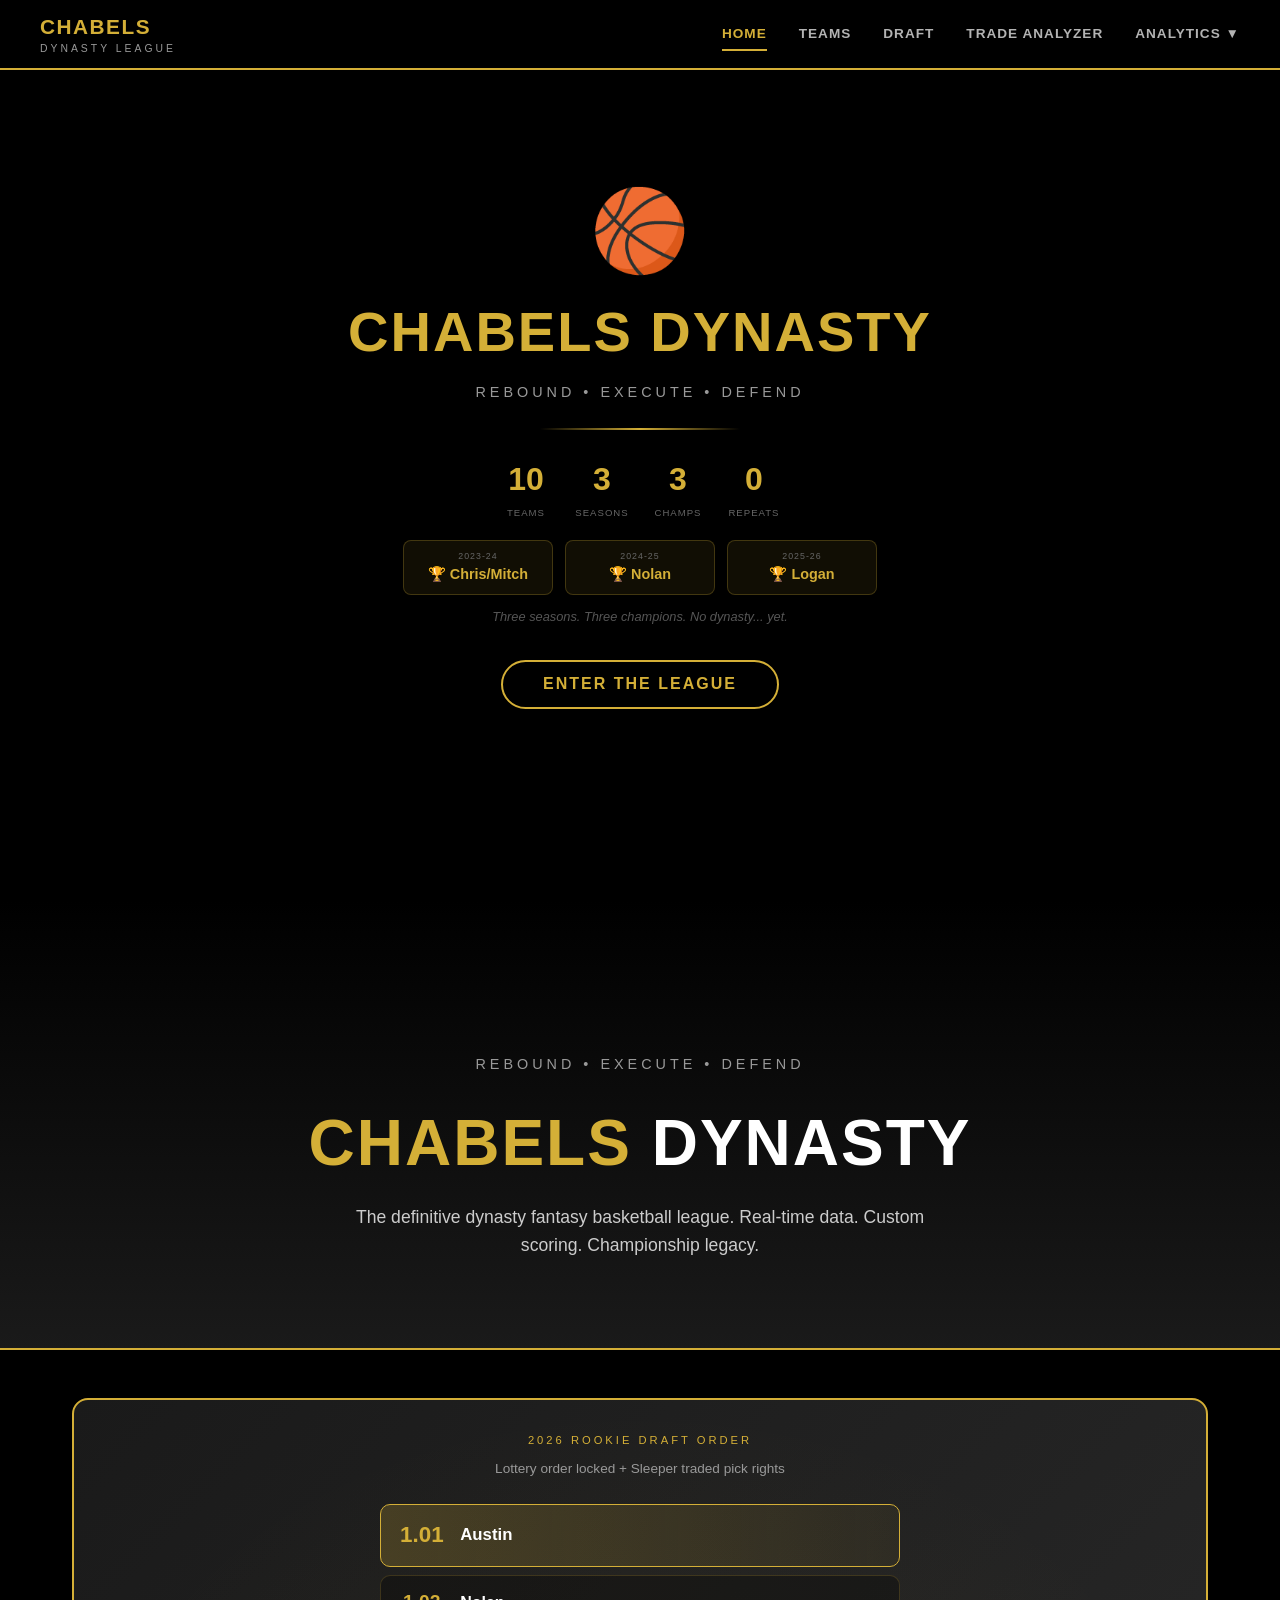
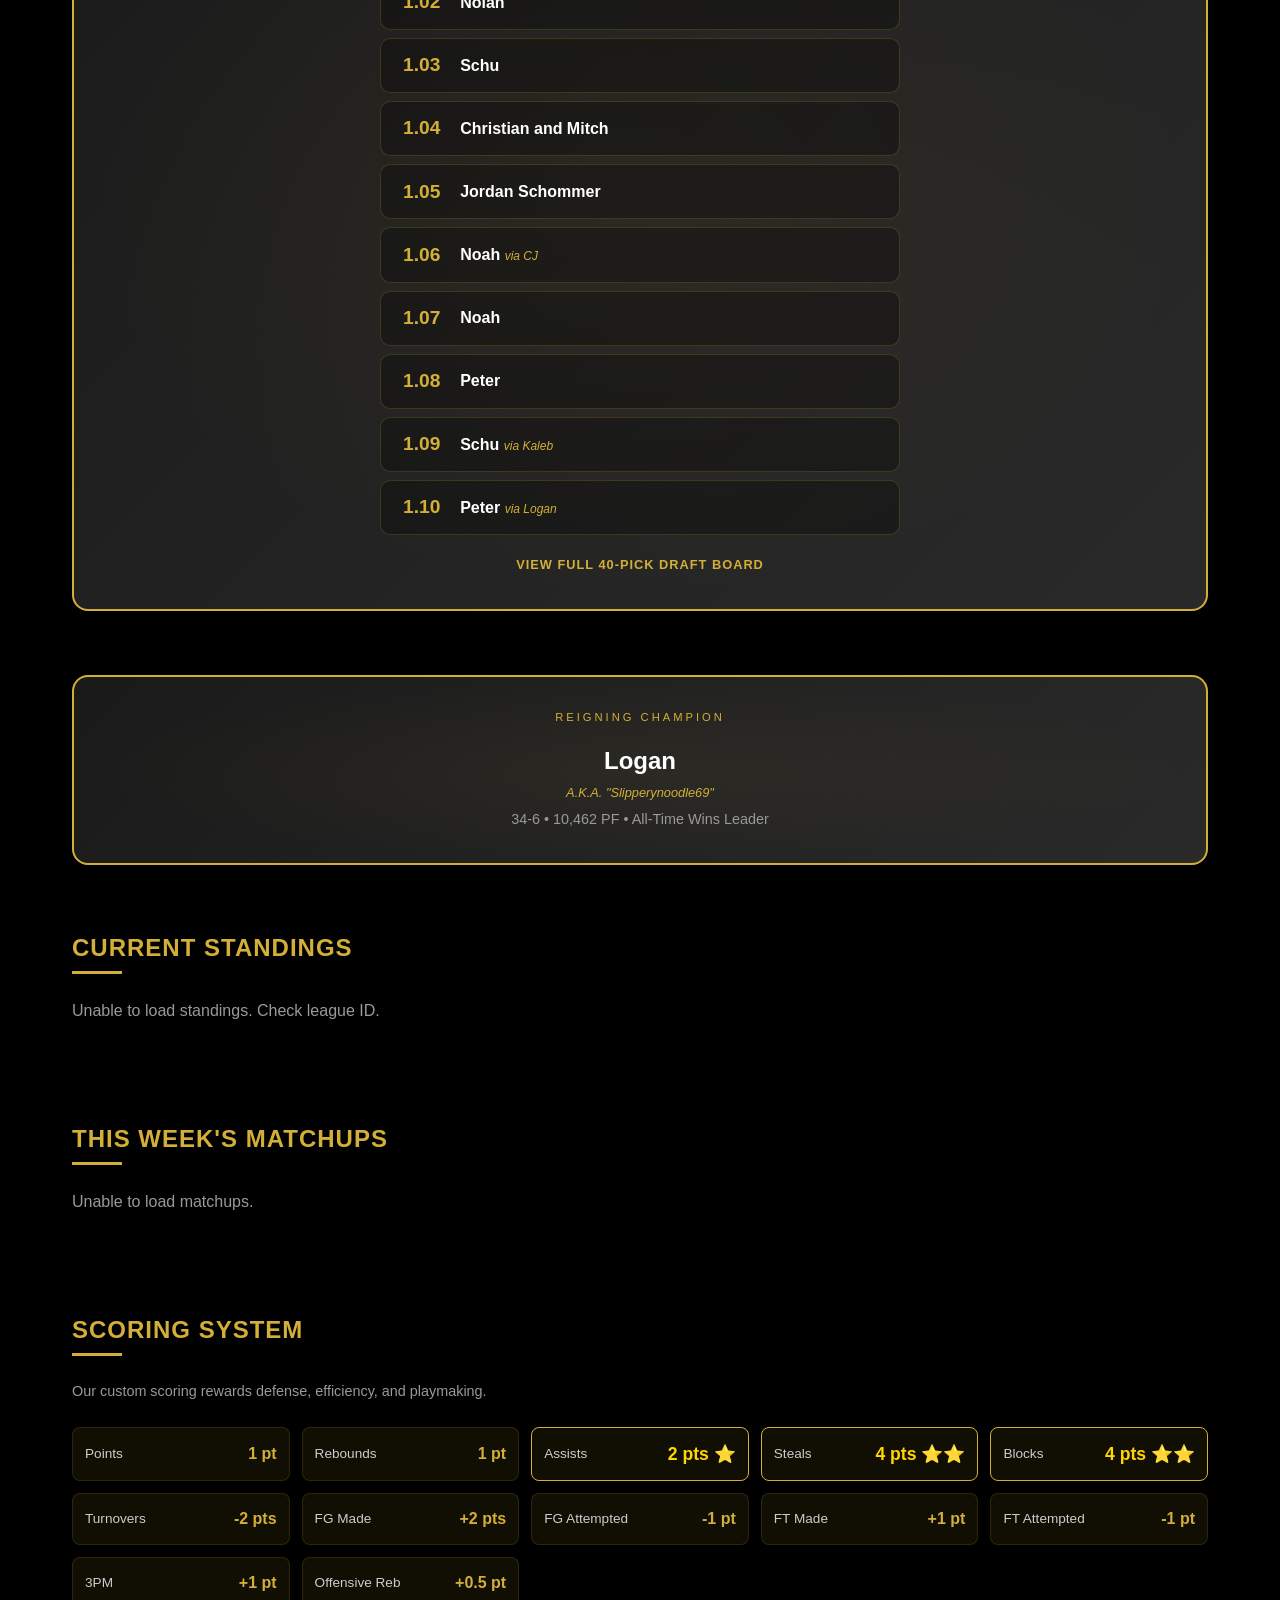
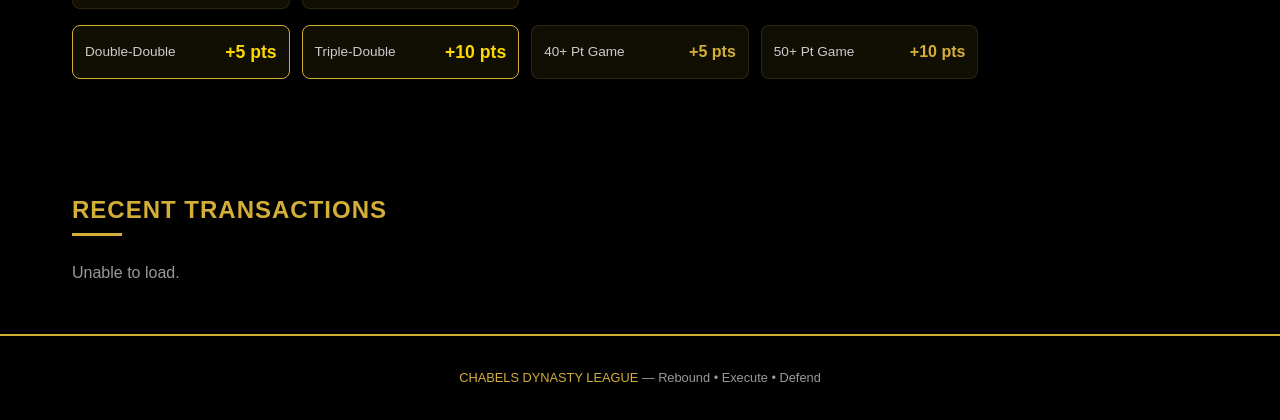
==== commit f7876cbb: "Correct Chabels 2026 lottery draft order" ====
--- a/index.html
+++ b/index.html
@@ -46,20 +46,20 @@
       <div style="position:absolute;top:0;left:0;right:0;bottom:0;background:radial-gradient(ellipse at center,rgba(212,175,55,0.05) 0%,transparent 70%);"></div>
       <div style="position:relative;z-index:1;">
         <div style="font-size:0.7rem;color:var(--gold);letter-spacing:3px;text-transform:uppercase;margin-bottom:0.5rem;">2026 Rookie Draft Order</div>
-        <div style="font-size:0.85rem;color:var(--gray-text);margin-bottom:1.5rem;">First round locked from inverse standings + traded pick rights</div>
+        <div style="font-size:0.85rem;color:var(--gray-text);margin-bottom:1.5rem;">Lottery order locked + Sleeper traded pick rights</div>
 
         <div style="display:flex;flex-direction:column;gap:0.5rem;max-width:520px;margin:0 auto;text-align:left;">
           <div style="display:flex;align-items:center;gap:0.85rem;background:linear-gradient(90deg,rgba(212,175,55,0.22),rgba(212,175,55,0.06));border:1px solid var(--gold);border-radius:10px;padding:0.8rem 1rem;">
             <div style="font-size:1.4rem;font-weight:700;color:var(--gold);min-width:3.1rem;text-align:center;">1.01</div>
-            <div style="flex:1;"><span style="color:var(--white);font-weight:700;font-size:1.05rem;">Schu</span></div>
+            <div style="flex:1;"><span style="color:var(--white);font-weight:700;font-size:1.05rem;">Austin</span></div>
           </div>
           <div style="display:flex;align-items:center;gap:0.85rem;background:rgba(0,0,0,0.3);border:1px solid rgba(212,175,55,0.2);border-radius:10px;padding:0.7rem 1rem;">
             <div style="font-size:1.2rem;font-weight:700;color:var(--gold);min-width:3.1rem;text-align:center;">1.02</div>
-            <div style="flex:1;"><span style="color:var(--white);font-weight:600;">Austin</span></div>
+            <div style="flex:1;"><span style="color:var(--white);font-weight:600;">Nolan</span></div>
           </div>
           <div style="display:flex;align-items:center;gap:0.85rem;background:rgba(0,0,0,0.3);border:1px solid rgba(212,175,55,0.2);border-radius:10px;padding:0.7rem 1rem;">
             <div style="font-size:1.2rem;font-weight:700;color:var(--gold);min-width:3.1rem;text-align:center;">1.03</div>
-            <div style="flex:1;"><span style="color:var(--white);font-weight:600;">Nolan</span></div>
+            <div style="flex:1;"><span style="color:var(--white);font-weight:600;">Schu</span></div>
           </div>
           <div style="display:flex;align-items:center;gap:0.85rem;background:rgba(0,0,0,0.3);border:1px solid rgba(212,175,55,0.2);border-radius:10px;padding:0.7rem 1rem;">
             <div style="font-size:1.2rem;font-weight:700;color:var(--gold);min-width:3.1rem;text-align:center;">1.04</div>
@@ -83,11 +83,11 @@
           </div>
           <div style="display:flex;align-items:center;gap:0.85rem;background:rgba(0,0,0,0.3);border:1px solid rgba(212,175,55,0.2);border-radius:10px;padding:0.7rem 1rem;">
             <div style="font-size:1.2rem;font-weight:700;color:var(--gold);min-width:3.1rem;text-align:center;">1.09</div>
-            <div style="flex:1;"><span style="color:var(--white);font-weight:600;">Peter</span> <span style="color:var(--gold);font-size:0.75rem;font-style:italic;">via Logan</span></div>
+            <div style="flex:1;"><span style="color:var(--white);font-weight:600;">Schu</span> <span style="color:var(--gold);font-size:0.75rem;font-style:italic;">via Kaleb</span></div>
           </div>
           <div style="display:flex;align-items:center;gap:0.85rem;background:rgba(0,0,0,0.3);border:1px solid rgba(212,175,55,0.2);border-radius:10px;padding:0.7rem 1rem;">
             <div style="font-size:1.2rem;font-weight:700;color:var(--gold);min-width:3.1rem;text-align:center;">1.10</div>
-            <div style="flex:1;"><span style="color:var(--white);font-weight:600;">Schu</span> <span style="color:var(--gold);font-size:0.75rem;font-style:italic;">via Kaleb</span></div>
+            <div style="flex:1;"><span style="color:var(--white);font-weight:600;">Peter</span> <span style="color:var(--gold);font-size:0.75rem;font-style:italic;">via Logan</span></div>
           </div>
         </div>
         <a href="draft.html" style="display:inline-block;margin-top:1.25rem;color:var(--gold);font-size:0.8rem;font-weight:700;letter-spacing:1px;text-transform:uppercase;">View full 40-pick draft board</a>
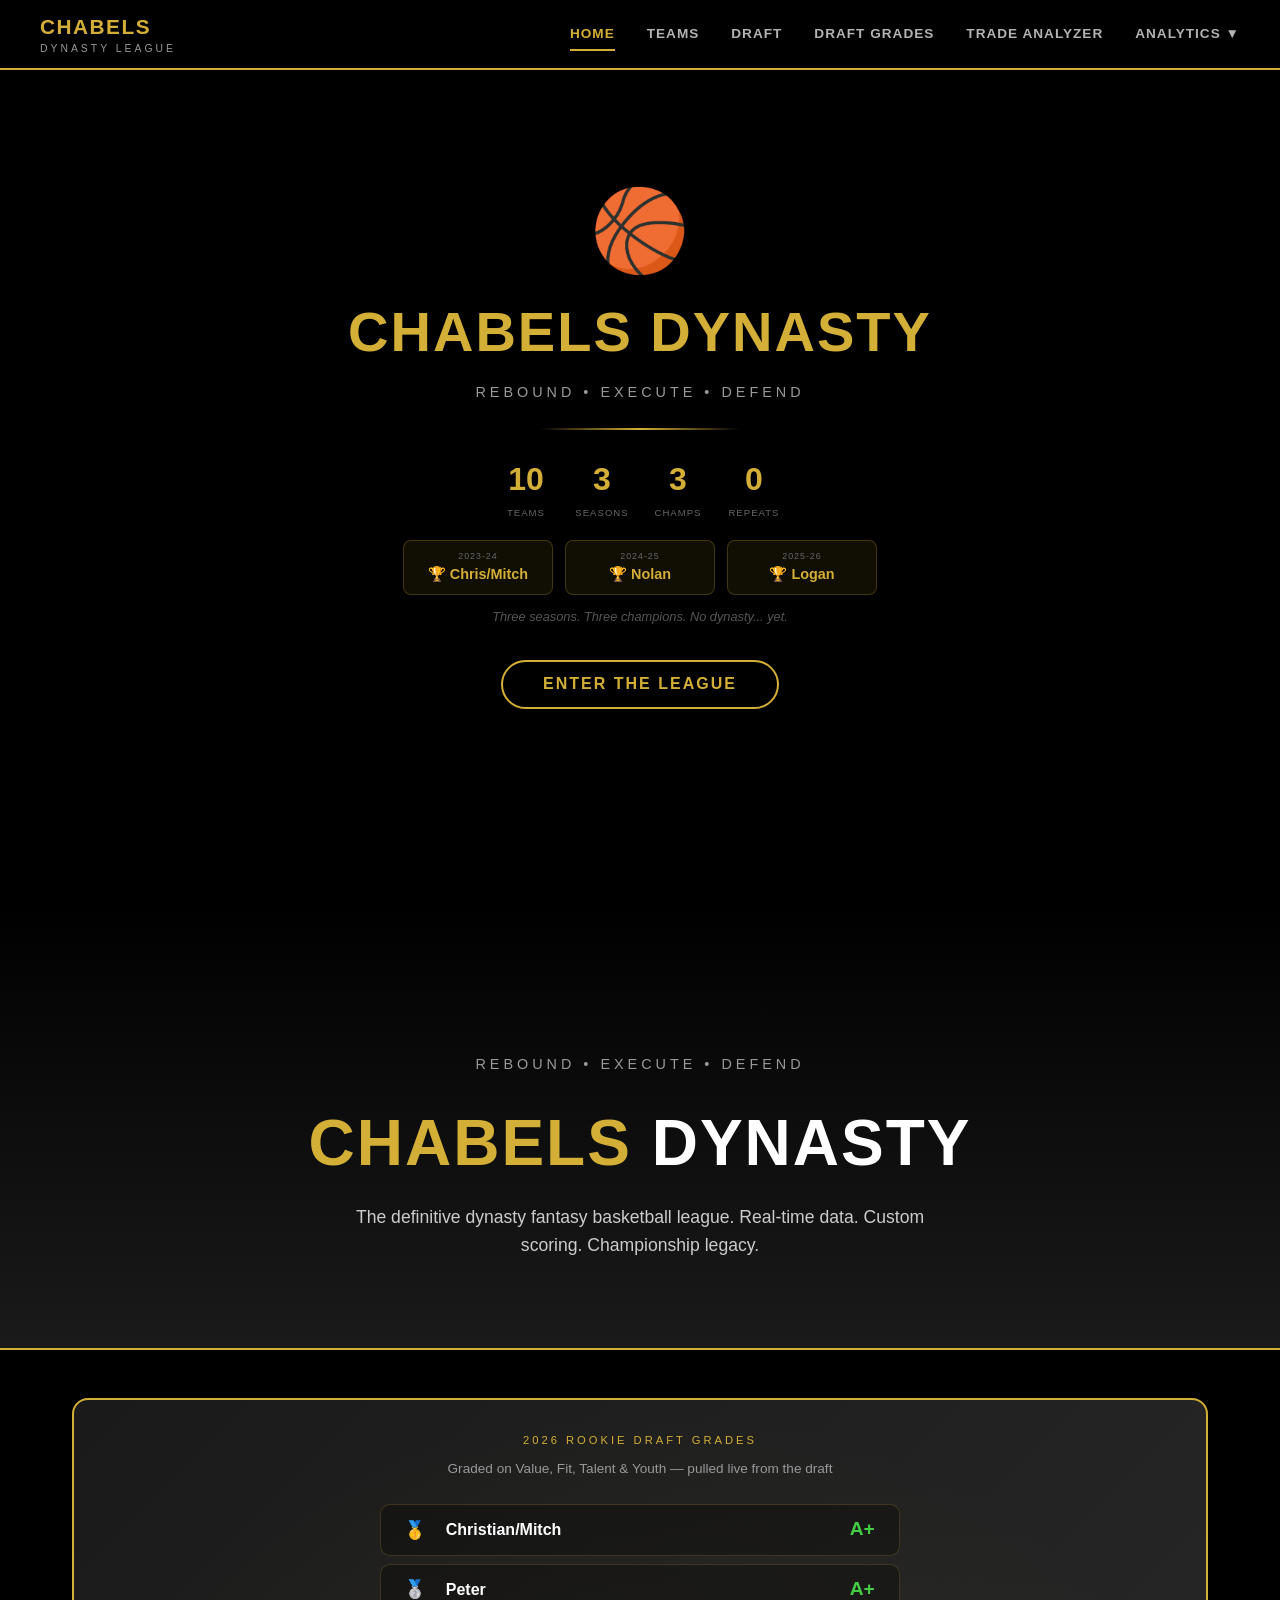
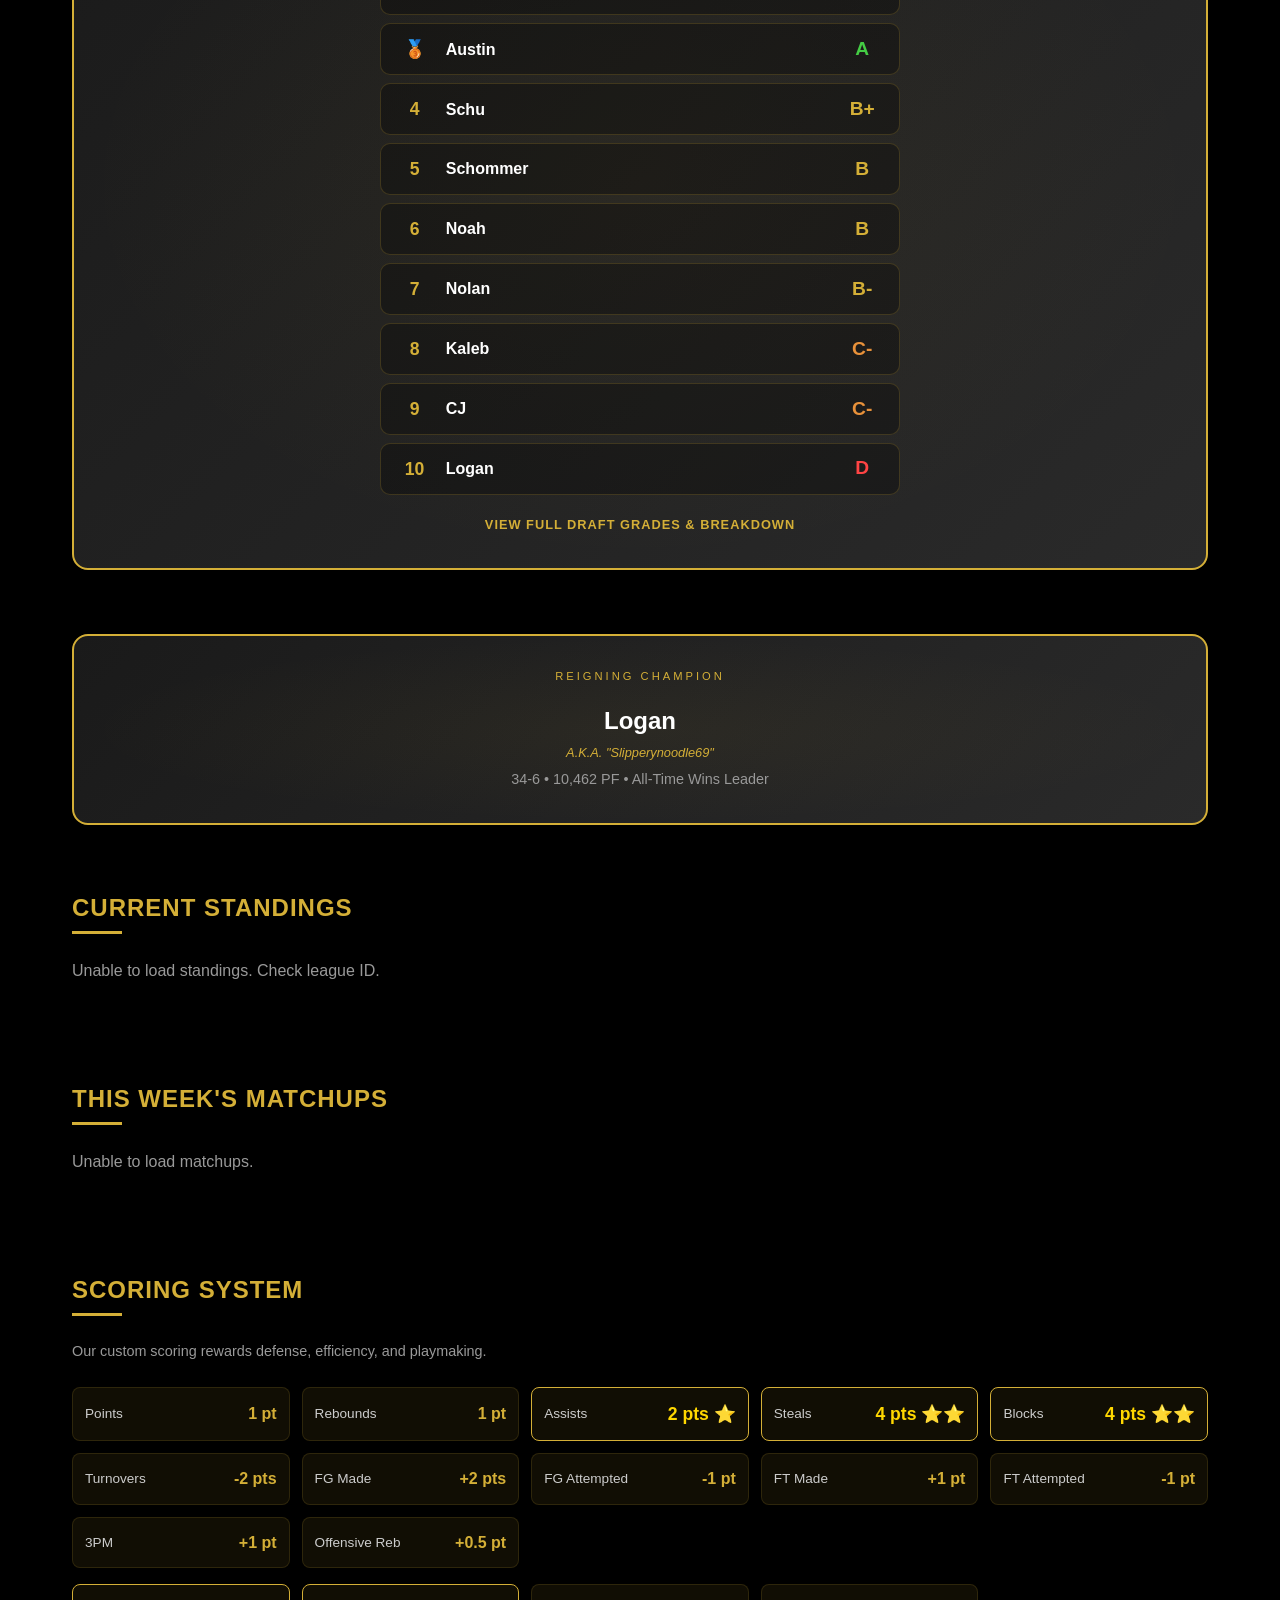
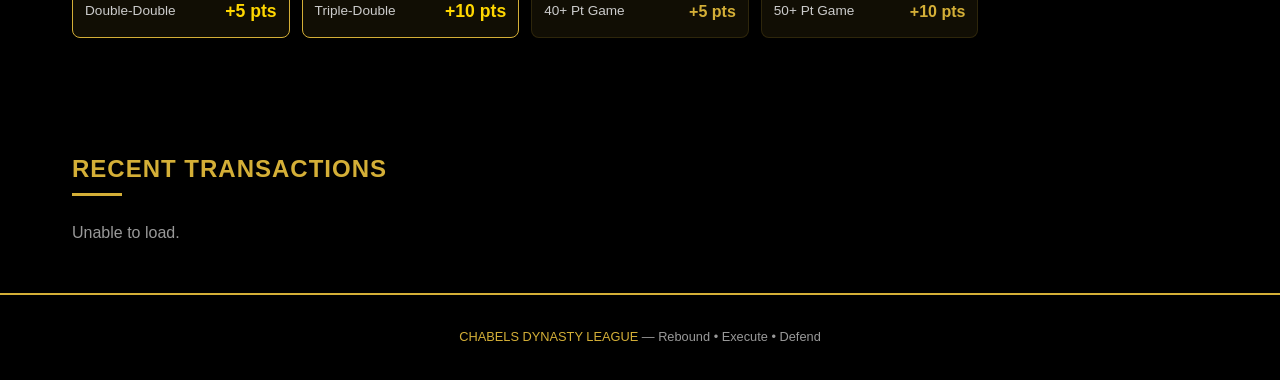
==== commit 04cd0f07: "Add 2026 Draft Grades page; replace home draft-order with grades leaderboard - New grades.html: 4-fa" ====
--- a/index.html
+++ b/index.html
@@ -17,6 +17,7 @@
       <a href="index.html">Home</a>
       <a href="teams.html">Teams</a>
       <a href="draft.html">Draft</a>
+      <a href="grades.html">Draft Grades</a>
       <a href="analytics.html#analyzer">Trade Analyzer</a>
       <div class="nav-dropdown">
         <span class="nav-dropdown-toggle">Analytics &#9660;</span>
@@ -40,57 +41,67 @@
     <p class="hero-subtitle">The definitive dynasty fantasy basketball league. Real-time data. Custom scoring. Championship legacy.</p>
   </section>
 
-  <!-- 2026 Draft Order (Lottery Set) -->
+    <!-- 2026 Draft Grades -->
   <section class="section" style="padding-bottom:1rem;">
     <div style="background:linear-gradient(135deg,var(--dark),var(--dark-mid));border:2px solid var(--gold);border-radius:16px;padding:2rem;text-align:center;position:relative;overflow:hidden;">
       <div style="position:absolute;top:0;left:0;right:0;bottom:0;background:radial-gradient(ellipse at center,rgba(212,175,55,0.05) 0%,transparent 70%);"></div>
       <div style="position:relative;z-index:1;">
-        <div style="font-size:0.7rem;color:var(--gold);letter-spacing:3px;text-transform:uppercase;margin-bottom:0.5rem;">2026 Rookie Draft Order</div>
-        <div style="font-size:0.85rem;color:var(--gray-text);margin-bottom:1.5rem;">Lottery order locked + Sleeper traded pick rights</div>
+        <div style="font-size:0.7rem;color:var(--gold);letter-spacing:3px;text-transform:uppercase;margin-bottom:0.5rem;">2026 Rookie Draft Grades</div>
+        <div style="font-size:0.85rem;color:var(--gray-text);margin-bottom:1.5rem;">Graded on Value, Fit, Talent &amp; Youth &mdash; pulled live from the draft</div>
 
         <div style="display:flex;flex-direction:column;gap:0.5rem;max-width:520px;margin:0 auto;text-align:left;">
-          <div style="display:flex;align-items:center;gap:0.85rem;background:linear-gradient(90deg,rgba(212,175,55,0.22),rgba(212,175,55,0.06));border:1px solid var(--gold);border-radius:10px;padding:0.8rem 1rem;">
-            <div style="font-size:1.4rem;font-weight:700;color:var(--gold);min-width:3.1rem;text-align:center;">1.01</div>
-            <div style="flex:1;"><span style="color:var(--white);font-weight:700;font-size:1.05rem;">Austin</span></div>
-          </div>
-          <div style="display:flex;align-items:center;gap:0.85rem;background:rgba(0,0,0,0.3);border:1px solid rgba(212,175,55,0.2);border-radius:10px;padding:0.7rem 1rem;">
-            <div style="font-size:1.2rem;font-weight:700;color:var(--gold);min-width:3.1rem;text-align:center;">1.02</div>
-            <div style="flex:1;"><span style="color:var(--white);font-weight:600;">Nolan</span></div>
-          </div>
-          <div style="display:flex;align-items:center;gap:0.85rem;background:rgba(0,0,0,0.3);border:1px solid rgba(212,175,55,0.2);border-radius:10px;padding:0.7rem 1rem;">
-            <div style="font-size:1.2rem;font-weight:700;color:var(--gold);min-width:3.1rem;text-align:center;">1.03</div>
-            <div style="flex:1;"><span style="color:var(--white);font-weight:600;">Schu</span></div>
-          </div>
-          <div style="display:flex;align-items:center;gap:0.85rem;background:rgba(0,0,0,0.3);border:1px solid rgba(212,175,55,0.2);border-radius:10px;padding:0.7rem 1rem;">
-            <div style="font-size:1.2rem;font-weight:700;color:var(--gold);min-width:3.1rem;text-align:center;">1.04</div>
-            <div style="flex:1;"><span style="color:var(--white);font-weight:600;">Christian and Mitch</span></div>
-          </div>
-          <div style="display:flex;align-items:center;gap:0.85rem;background:rgba(0,0,0,0.3);border:1px solid rgba(212,175,55,0.2);border-radius:10px;padding:0.7rem 1rem;">
-            <div style="font-size:1.2rem;font-weight:700;color:var(--gold);min-width:3.1rem;text-align:center;">1.05</div>
-            <div style="flex:1;"><span style="color:var(--white);font-weight:600;">Jordan Schommer</span></div>
-          </div>
-          <div style="display:flex;align-items:center;gap:0.85rem;background:rgba(0,0,0,0.3);border:1px solid rgba(212,175,55,0.2);border-radius:10px;padding:0.7rem 1rem;">
-            <div style="font-size:1.2rem;font-weight:700;color:var(--gold);min-width:3.1rem;text-align:center;">1.06</div>
-            <div style="flex:1;"><span style="color:var(--white);font-weight:600;">Noah</span> <span style="color:var(--gold);font-size:0.75rem;font-style:italic;">via CJ</span></div>
-          </div>
-          <div style="display:flex;align-items:center;gap:0.85rem;background:rgba(0,0,0,0.3);border:1px solid rgba(212,175,55,0.2);border-radius:10px;padding:0.7rem 1rem;">
-            <div style="font-size:1.2rem;font-weight:700;color:var(--gold);min-width:3.1rem;text-align:center;">1.07</div>
-            <div style="flex:1;"><span style="color:var(--white);font-weight:600;">Noah</span></div>
-          </div>
-          <div style="display:flex;align-items:center;gap:0.85rem;background:rgba(0,0,0,0.3);border:1px solid rgba(212,175,55,0.2);border-radius:10px;padding:0.7rem 1rem;">
-            <div style="font-size:1.2rem;font-weight:700;color:var(--gold);min-width:3.1rem;text-align:center;">1.08</div>
-            <div style="flex:1;"><span style="color:var(--white);font-weight:600;">Peter</span></div>
-          </div>
-          <div style="display:flex;align-items:center;gap:0.85rem;background:rgba(0,0,0,0.3);border:1px solid rgba(212,175,55,0.2);border-radius:10px;padding:0.7rem 1rem;">
-            <div style="font-size:1.2rem;font-weight:700;color:var(--gold);min-width:3.1rem;text-align:center;">1.09</div>
-            <div style="flex:1;"><span style="color:var(--white);font-weight:600;">Schu</span> <span style="color:var(--gold);font-size:0.75rem;font-style:italic;">via Kaleb</span></div>
-          </div>
-          <div style="display:flex;align-items:center;gap:0.85rem;background:rgba(0,0,0,0.3);border:1px solid rgba(212,175,55,0.2);border-radius:10px;padding:0.7rem 1rem;">
-            <div style="font-size:1.2rem;font-weight:700;color:var(--gold);min-width:3.1rem;text-align:center;">1.10</div>
-            <div style="flex:1;"><span style="color:var(--white);font-weight:600;">Peter</span> <span style="color:var(--gold);font-size:0.75rem;font-style:italic;">via Logan</span></div>
-          </div>
+        <div style="display:flex;align-items:center;gap:0.85rem;background:rgba(0,0,0,0.3);border:1px solid rgba(212,175,55,0.2);border-radius:10px;padding:0.6rem 1rem;">
+      <div style="font-size:1.1rem;font-weight:700;color:var(--gold);min-width:2.2rem;text-align:center;">🥇</div>
+      <div style="flex:1;"><span style="color:var(--white);font-weight:600;">Christian/Mitch</span></div>
+      <div style="font-size:1.2rem;font-weight:800;color:#44cc44;min-width:2.6rem;text-align:center;">A+</div>
+    </div>
+<div style="display:flex;align-items:center;gap:0.85rem;background:rgba(0,0,0,0.3);border:1px solid rgba(212,175,55,0.2);border-radius:10px;padding:0.6rem 1rem;">
+      <div style="font-size:1.1rem;font-weight:700;color:var(--gold);min-width:2.2rem;text-align:center;">🥈</div>
+      <div style="flex:1;"><span style="color:var(--white);font-weight:600;">Peter</span></div>
+      <div style="font-size:1.2rem;font-weight:800;color:#44cc44;min-width:2.6rem;text-align:center;">A+</div>
+    </div>
+<div style="display:flex;align-items:center;gap:0.85rem;background:rgba(0,0,0,0.3);border:1px solid rgba(212,175,55,0.2);border-radius:10px;padding:0.6rem 1rem;">
+      <div style="font-size:1.1rem;font-weight:700;color:var(--gold);min-width:2.2rem;text-align:center;">🥉</div>
+      <div style="flex:1;"><span style="color:var(--white);font-weight:600;">Austin</span></div>
+      <div style="font-size:1.2rem;font-weight:800;color:#44cc44;min-width:2.6rem;text-align:center;">A</div>
+    </div>
+<div style="display:flex;align-items:center;gap:0.85rem;background:rgba(0,0,0,0.3);border:1px solid rgba(212,175,55,0.2);border-radius:10px;padding:0.6rem 1rem;">
+      <div style="font-size:1.1rem;font-weight:700;color:var(--gold);min-width:2.2rem;text-align:center;">4</div>
+      <div style="flex:1;"><span style="color:var(--white);font-weight:600;">Schu</span></div>
+      <div style="font-size:1.2rem;font-weight:800;color:#d4af37;min-width:2.6rem;text-align:center;">B+</div>
+    </div>
+<div style="display:flex;align-items:center;gap:0.85rem;background:rgba(0,0,0,0.3);border:1px solid rgba(212,175,55,0.2);border-radius:10px;padding:0.6rem 1rem;">
+      <div style="font-size:1.1rem;font-weight:700;color:var(--gold);min-width:2.2rem;text-align:center;">5</div>
+      <div style="flex:1;"><span style="color:var(--white);font-weight:600;">Schommer</span></div>
+      <div style="font-size:1.2rem;font-weight:800;color:#d4af37;min-width:2.6rem;text-align:center;">B</div>
+    </div>
+<div style="display:flex;align-items:center;gap:0.85rem;background:rgba(0,0,0,0.3);border:1px solid rgba(212,175,55,0.2);border-radius:10px;padding:0.6rem 1rem;">
+      <div style="font-size:1.1rem;font-weight:700;color:var(--gold);min-width:2.2rem;text-align:center;">6</div>
+      <div style="flex:1;"><span style="color:var(--white);font-weight:600;">Noah</span></div>
+      <div style="font-size:1.2rem;font-weight:800;color:#d4af37;min-width:2.6rem;text-align:center;">B</div>
+    </div>
+<div style="display:flex;align-items:center;gap:0.85rem;background:rgba(0,0,0,0.3);border:1px solid rgba(212,175,55,0.2);border-radius:10px;padding:0.6rem 1rem;">
+      <div style="font-size:1.1rem;font-weight:700;color:var(--gold);min-width:2.2rem;text-align:center;">7</div>
+      <div style="flex:1;"><span style="color:var(--white);font-weight:600;">Nolan</span></div>
+      <div style="font-size:1.2rem;font-weight:800;color:#d4af37;min-width:2.6rem;text-align:center;">B-</div>
+    </div>
+<div style="display:flex;align-items:center;gap:0.85rem;background:rgba(0,0,0,0.3);border:1px solid rgba(212,175,55,0.2);border-radius:10px;padding:0.6rem 1rem;">
+      <div style="font-size:1.1rem;font-weight:700;color:var(--gold);min-width:2.2rem;text-align:center;">8</div>
+      <div style="flex:1;"><span style="color:var(--white);font-weight:600;">Kaleb</span></div>
+      <div style="font-size:1.2rem;font-weight:800;color:#e8913a;min-width:2.6rem;text-align:center;">C-</div>
+    </div>
+<div style="display:flex;align-items:center;gap:0.85rem;background:rgba(0,0,0,0.3);border:1px solid rgba(212,175,55,0.2);border-radius:10px;padding:0.6rem 1rem;">
+      <div style="font-size:1.1rem;font-weight:700;color:var(--gold);min-width:2.2rem;text-align:center;">9</div>
+      <div style="flex:1;"><span style="color:var(--white);font-weight:600;">CJ</span></div>
+      <div style="font-size:1.2rem;font-weight:800;color:#e8913a;min-width:2.6rem;text-align:center;">C-</div>
+    </div>
+<div style="display:flex;align-items:center;gap:0.85rem;background:rgba(0,0,0,0.3);border:1px solid rgba(212,175,55,0.2);border-radius:10px;padding:0.6rem 1rem;">
+      <div style="font-size:1.1rem;font-weight:700;color:var(--gold);min-width:2.2rem;text-align:center;">10</div>
+      <div style="flex:1;"><span style="color:var(--white);font-weight:600;">Logan</span></div>
+      <div style="font-size:1.2rem;font-weight:800;color:#ff4444;min-width:2.6rem;text-align:center;">D</div>
+    </div>
         </div>
-        <a href="draft.html" style="display:inline-block;margin-top:1.25rem;color:var(--gold);font-size:0.8rem;font-weight:700;letter-spacing:1px;text-transform:uppercase;">View full 40-pick draft board</a>
+        <a href="grades.html" style="display:inline-block;margin-top:1.25rem;color:var(--gold);font-size:0.8rem;font-weight:700;letter-spacing:1px;text-transform:uppercase;">View full draft grades &amp; breakdown</a>
       </div>
     </div>
   </section>
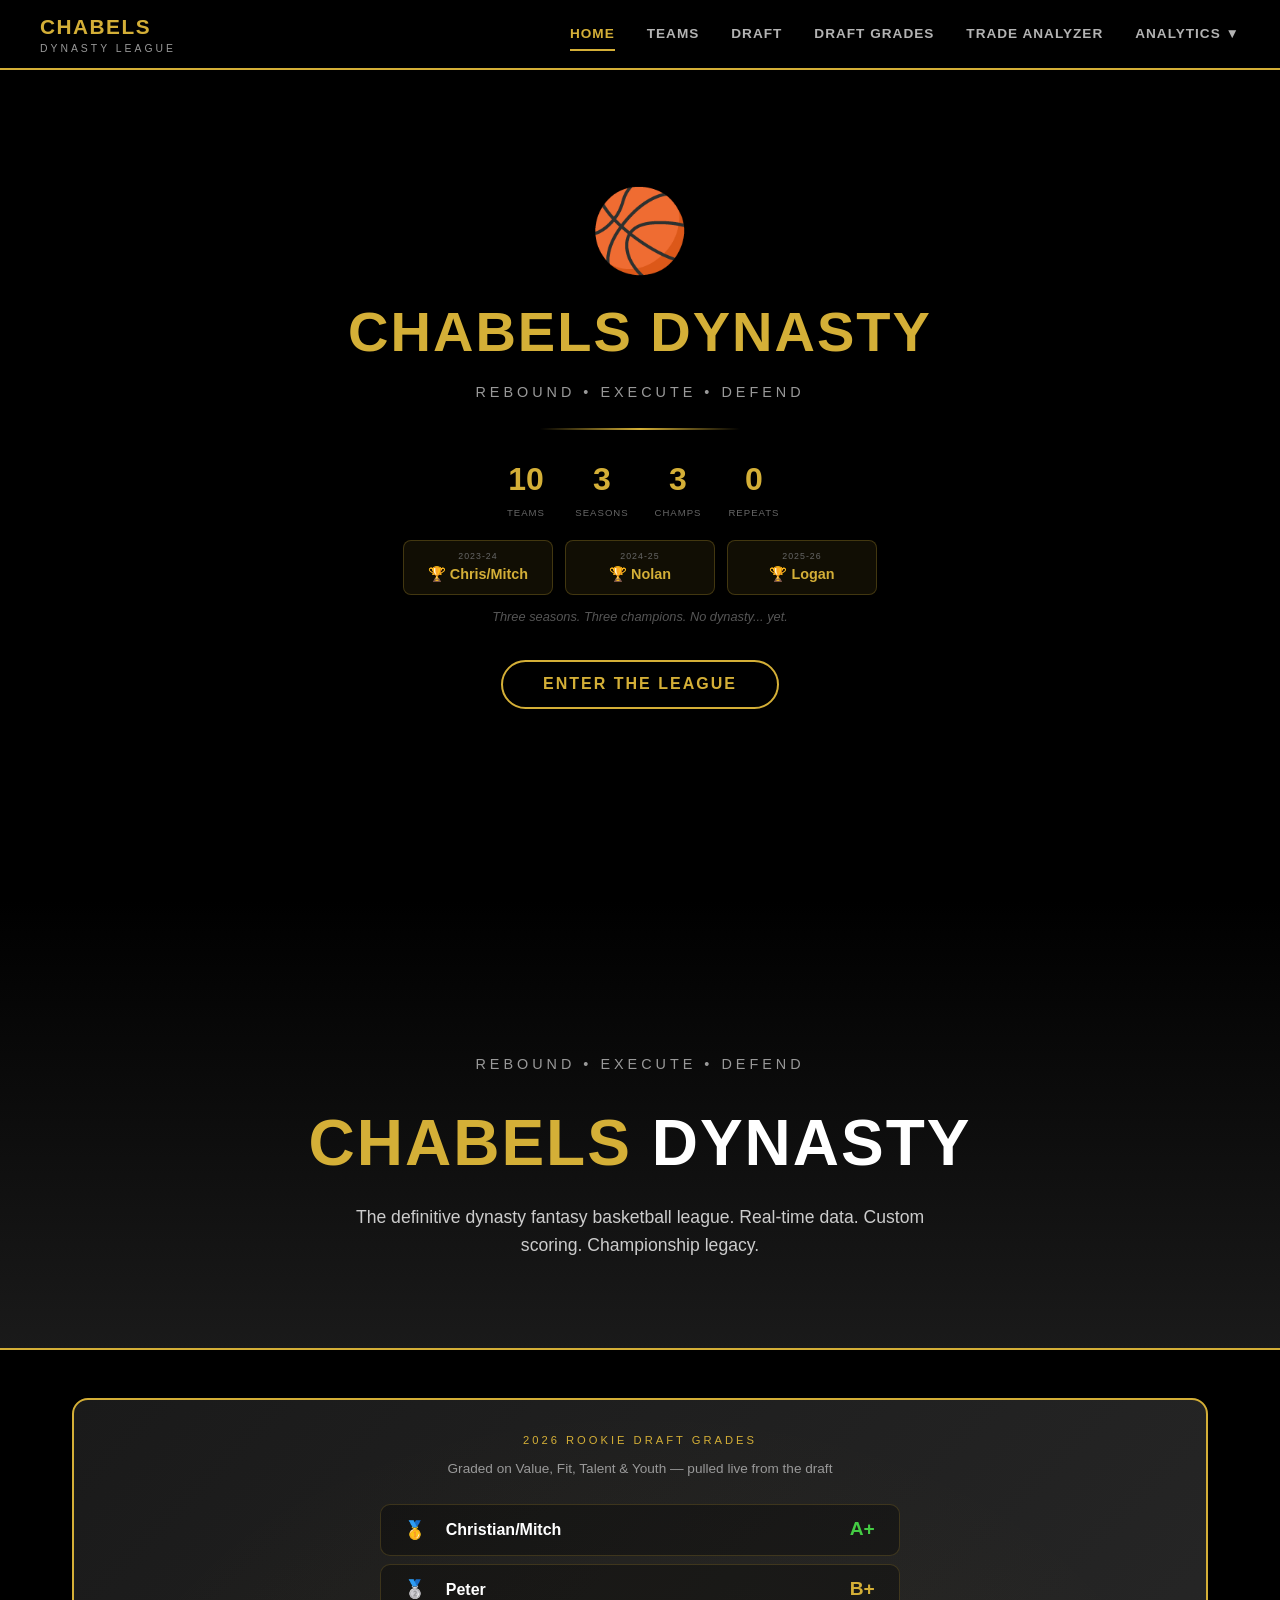
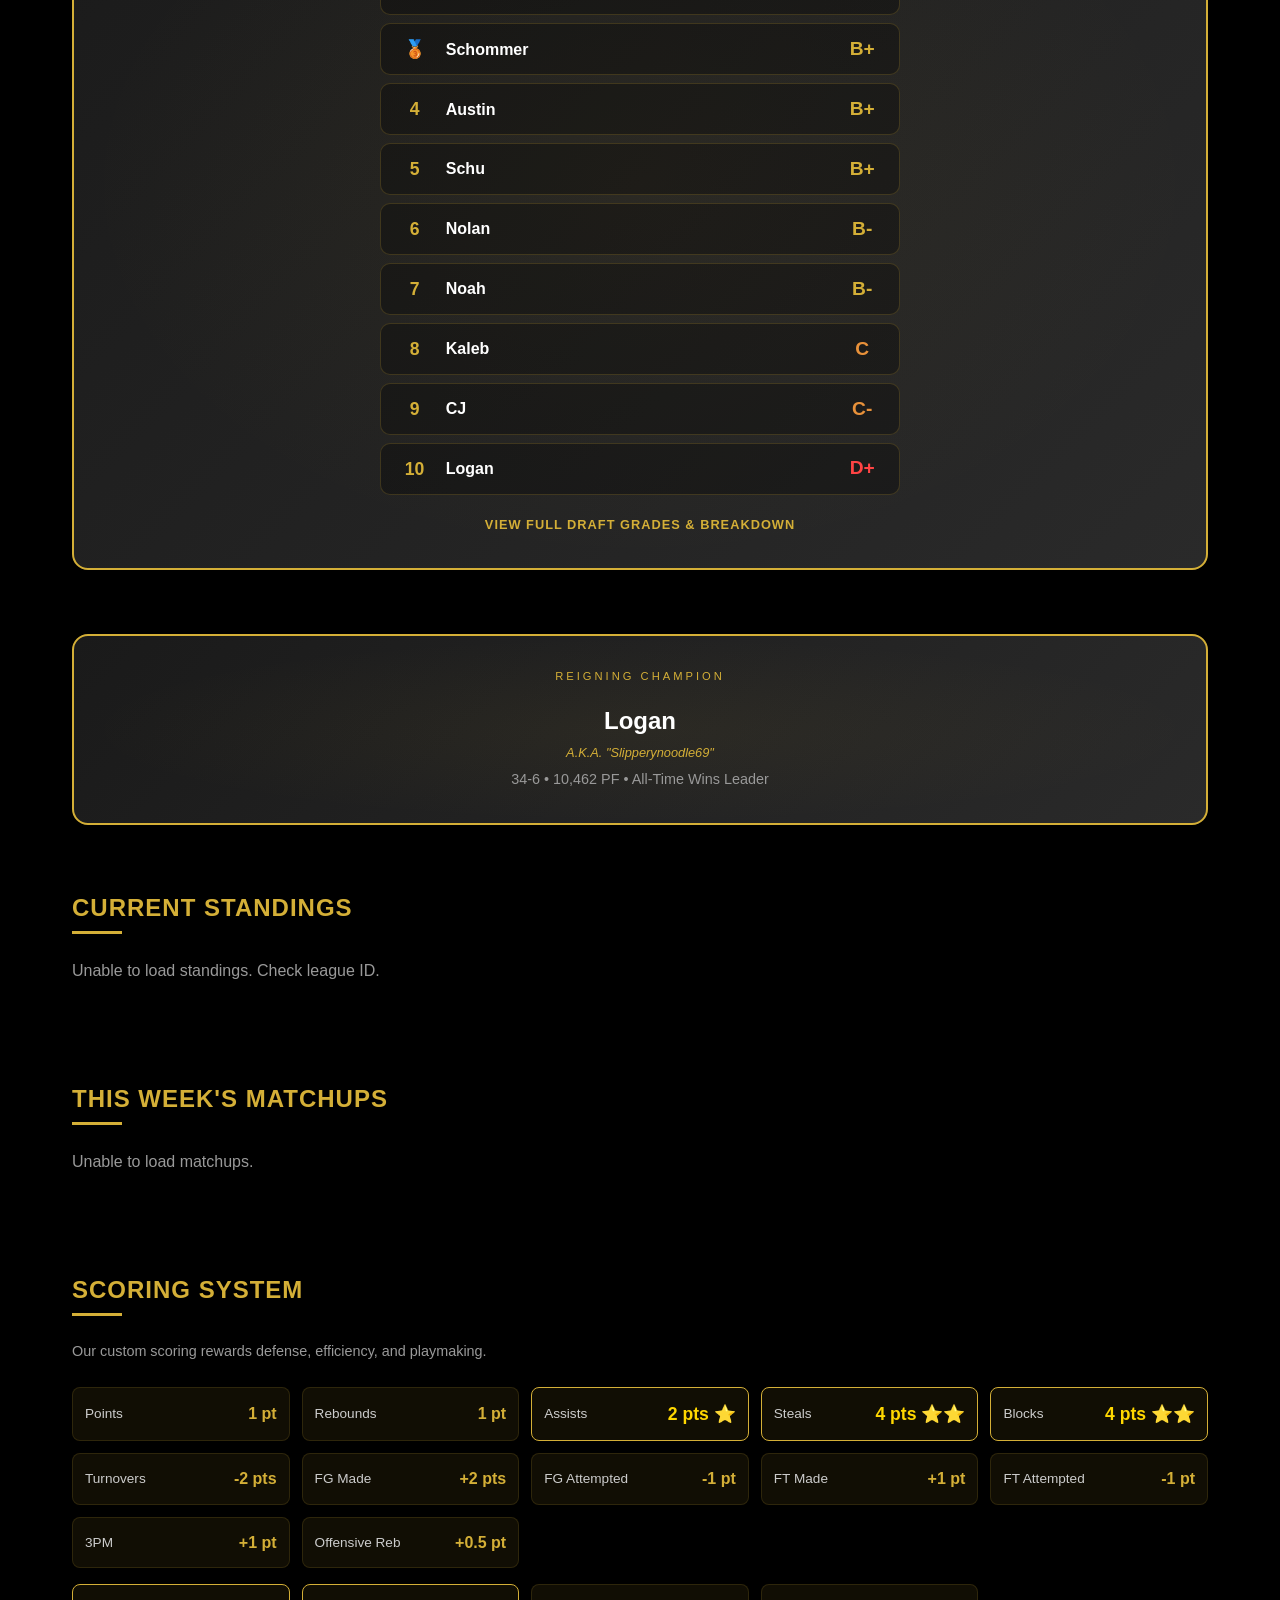
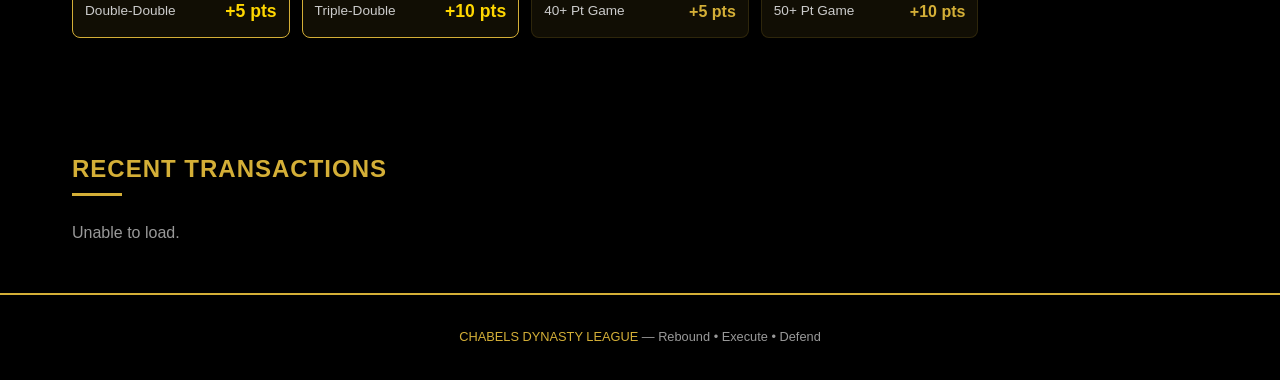
==== commit 52baac19: "Draft grades: add 5th factor (Roster Fit), now 5 factors x 20% - New Roster Fit factor: scores each " ====
--- a/index.html
+++ b/index.html
@@ -58,37 +58,37 @@
 <div style="display:flex;align-items:center;gap:0.85rem;background:rgba(0,0,0,0.3);border:1px solid rgba(212,175,55,0.2);border-radius:10px;padding:0.6rem 1rem;">
       <div style="font-size:1.1rem;font-weight:700;color:var(--gold);min-width:2.2rem;text-align:center;">🥈</div>
       <div style="flex:1;"><span style="color:var(--white);font-weight:600;">Peter</span></div>
-      <div style="font-size:1.2rem;font-weight:800;color:#44cc44;min-width:2.6rem;text-align:center;">A+</div>
+      <div style="font-size:1.2rem;font-weight:800;color:#d4af37;min-width:2.6rem;text-align:center;">B+</div>
     </div>
 <div style="display:flex;align-items:center;gap:0.85rem;background:rgba(0,0,0,0.3);border:1px solid rgba(212,175,55,0.2);border-radius:10px;padding:0.6rem 1rem;">
       <div style="font-size:1.1rem;font-weight:700;color:var(--gold);min-width:2.2rem;text-align:center;">🥉</div>
-      <div style="flex:1;"><span style="color:var(--white);font-weight:600;">Austin</span></div>
-      <div style="font-size:1.2rem;font-weight:800;color:#44cc44;min-width:2.6rem;text-align:center;">A</div>
+      <div style="flex:1;"><span style="color:var(--white);font-weight:600;">Schommer</span></div>
+      <div style="font-size:1.2rem;font-weight:800;color:#d4af37;min-width:2.6rem;text-align:center;">B+</div>
     </div>
 <div style="display:flex;align-items:center;gap:0.85rem;background:rgba(0,0,0,0.3);border:1px solid rgba(212,175,55,0.2);border-radius:10px;padding:0.6rem 1rem;">
       <div style="font-size:1.1rem;font-weight:700;color:var(--gold);min-width:2.2rem;text-align:center;">4</div>
+      <div style="flex:1;"><span style="color:var(--white);font-weight:600;">Austin</span></div>
+      <div style="font-size:1.2rem;font-weight:800;color:#d4af37;min-width:2.6rem;text-align:center;">B+</div>
+    </div>
+<div style="display:flex;align-items:center;gap:0.85rem;background:rgba(0,0,0,0.3);border:1px solid rgba(212,175,55,0.2);border-radius:10px;padding:0.6rem 1rem;">
+      <div style="font-size:1.1rem;font-weight:700;color:var(--gold);min-width:2.2rem;text-align:center;">5</div>
       <div style="flex:1;"><span style="color:var(--white);font-weight:600;">Schu</span></div>
       <div style="font-size:1.2rem;font-weight:800;color:#d4af37;min-width:2.6rem;text-align:center;">B+</div>
     </div>
 <div style="display:flex;align-items:center;gap:0.85rem;background:rgba(0,0,0,0.3);border:1px solid rgba(212,175,55,0.2);border-radius:10px;padding:0.6rem 1rem;">
-      <div style="font-size:1.1rem;font-weight:700;color:var(--gold);min-width:2.2rem;text-align:center;">5</div>
-      <div style="flex:1;"><span style="color:var(--white);font-weight:600;">Schommer</span></div>
-      <div style="font-size:1.2rem;font-weight:800;color:#d4af37;min-width:2.6rem;text-align:center;">B</div>
-    </div>
-<div style="display:flex;align-items:center;gap:0.85rem;background:rgba(0,0,0,0.3);border:1px solid rgba(212,175,55,0.2);border-radius:10px;padding:0.6rem 1rem;">
       <div style="font-size:1.1rem;font-weight:700;color:var(--gold);min-width:2.2rem;text-align:center;">6</div>
-      <div style="flex:1;"><span style="color:var(--white);font-weight:600;">Noah</span></div>
-      <div style="font-size:1.2rem;font-weight:800;color:#d4af37;min-width:2.6rem;text-align:center;">B</div>
+      <div style="flex:1;"><span style="color:var(--white);font-weight:600;">Nolan</span></div>
+      <div style="font-size:1.2rem;font-weight:800;color:#d4af37;min-width:2.6rem;text-align:center;">B-</div>
     </div>
 <div style="display:flex;align-items:center;gap:0.85rem;background:rgba(0,0,0,0.3);border:1px solid rgba(212,175,55,0.2);border-radius:10px;padding:0.6rem 1rem;">
       <div style="font-size:1.1rem;font-weight:700;color:var(--gold);min-width:2.2rem;text-align:center;">7</div>
-      <div style="flex:1;"><span style="color:var(--white);font-weight:600;">Nolan</span></div>
+      <div style="flex:1;"><span style="color:var(--white);font-weight:600;">Noah</span></div>
       <div style="font-size:1.2rem;font-weight:800;color:#d4af37;min-width:2.6rem;text-align:center;">B-</div>
     </div>
 <div style="display:flex;align-items:center;gap:0.85rem;background:rgba(0,0,0,0.3);border:1px solid rgba(212,175,55,0.2);border-radius:10px;padding:0.6rem 1rem;">
       <div style="font-size:1.1rem;font-weight:700;color:var(--gold);min-width:2.2rem;text-align:center;">8</div>
       <div style="flex:1;"><span style="color:var(--white);font-weight:600;">Kaleb</span></div>
-      <div style="font-size:1.2rem;font-weight:800;color:#e8913a;min-width:2.6rem;text-align:center;">C-</div>
+      <div style="font-size:1.2rem;font-weight:800;color:#e8913a;min-width:2.6rem;text-align:center;">C</div>
     </div>
 <div style="display:flex;align-items:center;gap:0.85rem;background:rgba(0,0,0,0.3);border:1px solid rgba(212,175,55,0.2);border-radius:10px;padding:0.6rem 1rem;">
       <div style="font-size:1.1rem;font-weight:700;color:var(--gold);min-width:2.2rem;text-align:center;">9</div>
@@ -98,9 +98,9 @@
 <div style="display:flex;align-items:center;gap:0.85rem;background:rgba(0,0,0,0.3);border:1px solid rgba(212,175,55,0.2);border-radius:10px;padding:0.6rem 1rem;">
       <div style="font-size:1.1rem;font-weight:700;color:var(--gold);min-width:2.2rem;text-align:center;">10</div>
       <div style="flex:1;"><span style="color:var(--white);font-weight:600;">Logan</span></div>
-      <div style="font-size:1.2rem;font-weight:800;color:#ff4444;min-width:2.6rem;text-align:center;">D</div>
+      <div style="font-size:1.2rem;font-weight:800;color:#ff4444;min-width:2.6rem;text-align:center;">D+</div>
     </div>
-        </div>
+                </div>
         <a href="grades.html" style="display:inline-block;margin-top:1.25rem;color:var(--gold);font-size:0.8rem;font-weight:700;letter-spacing:1px;text-transform:uppercase;">View full draft grades &amp; breakdown</a>
       </div>
     </div>
